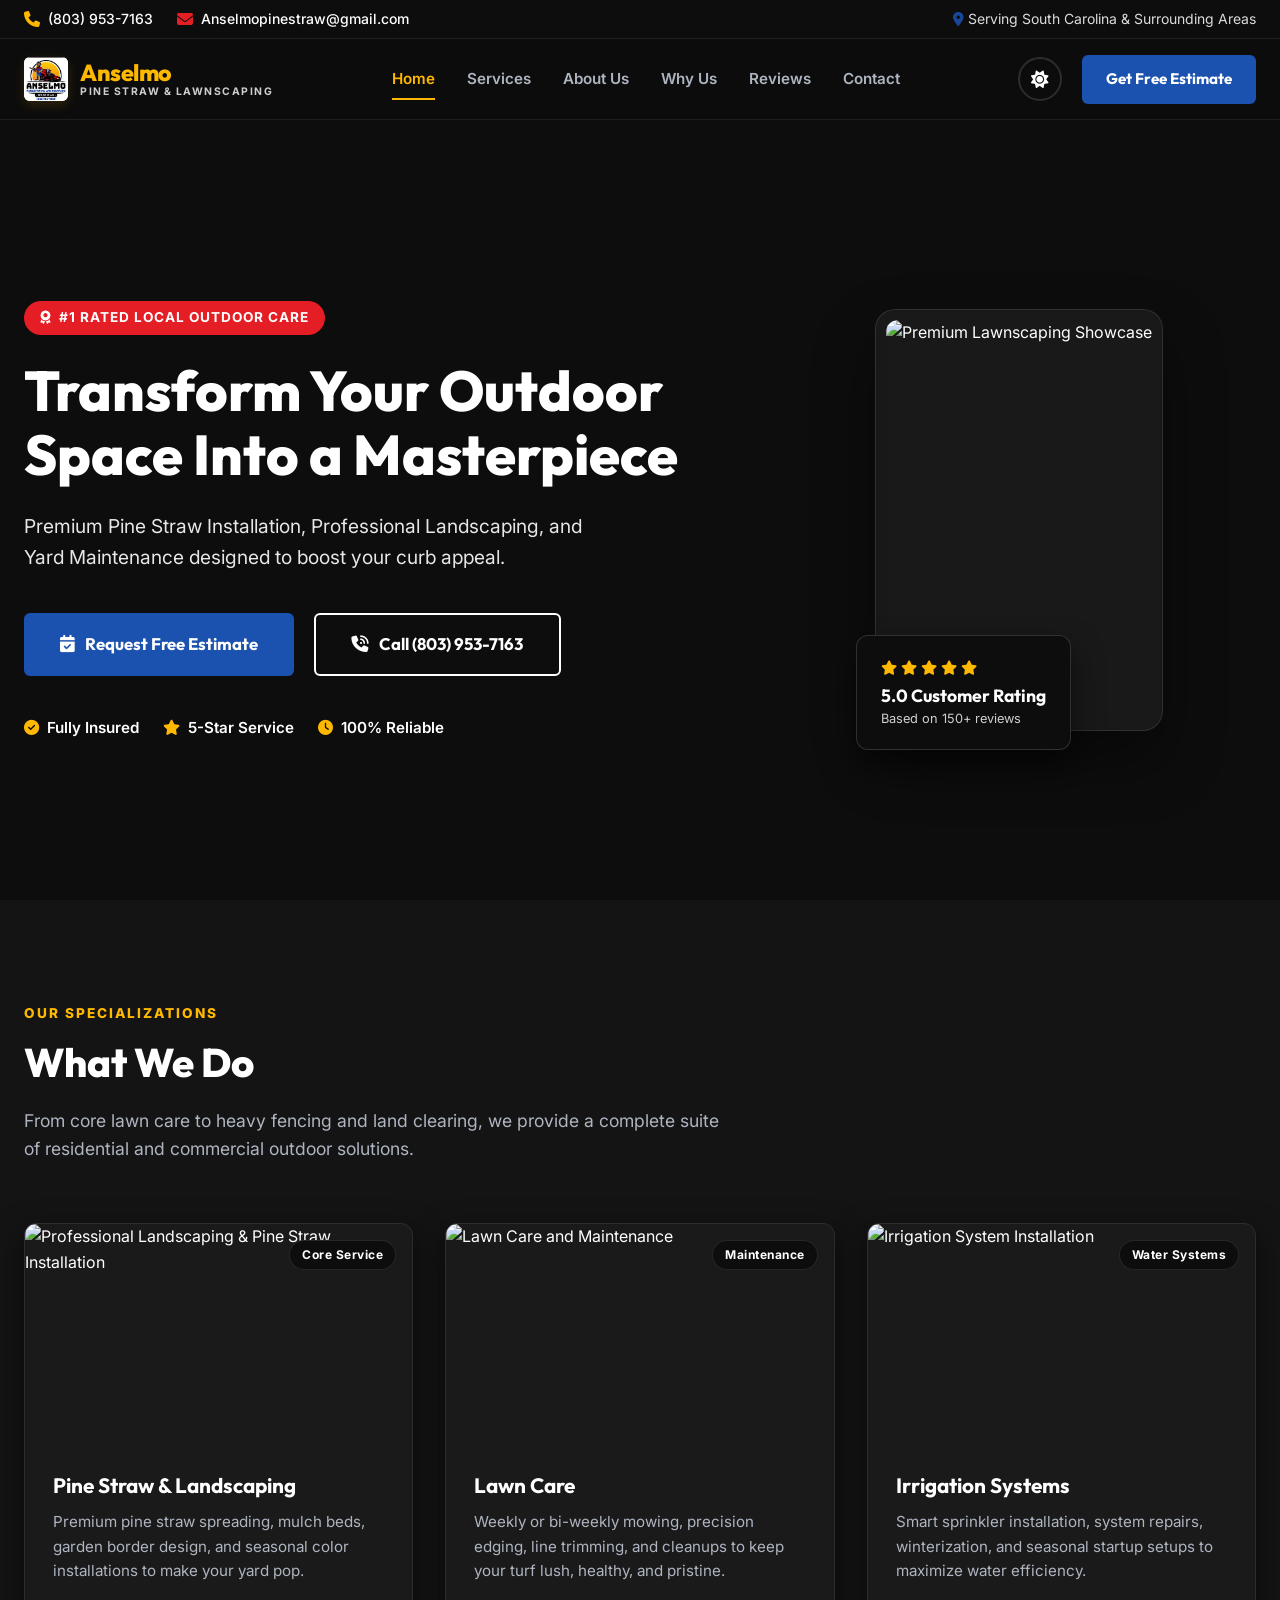
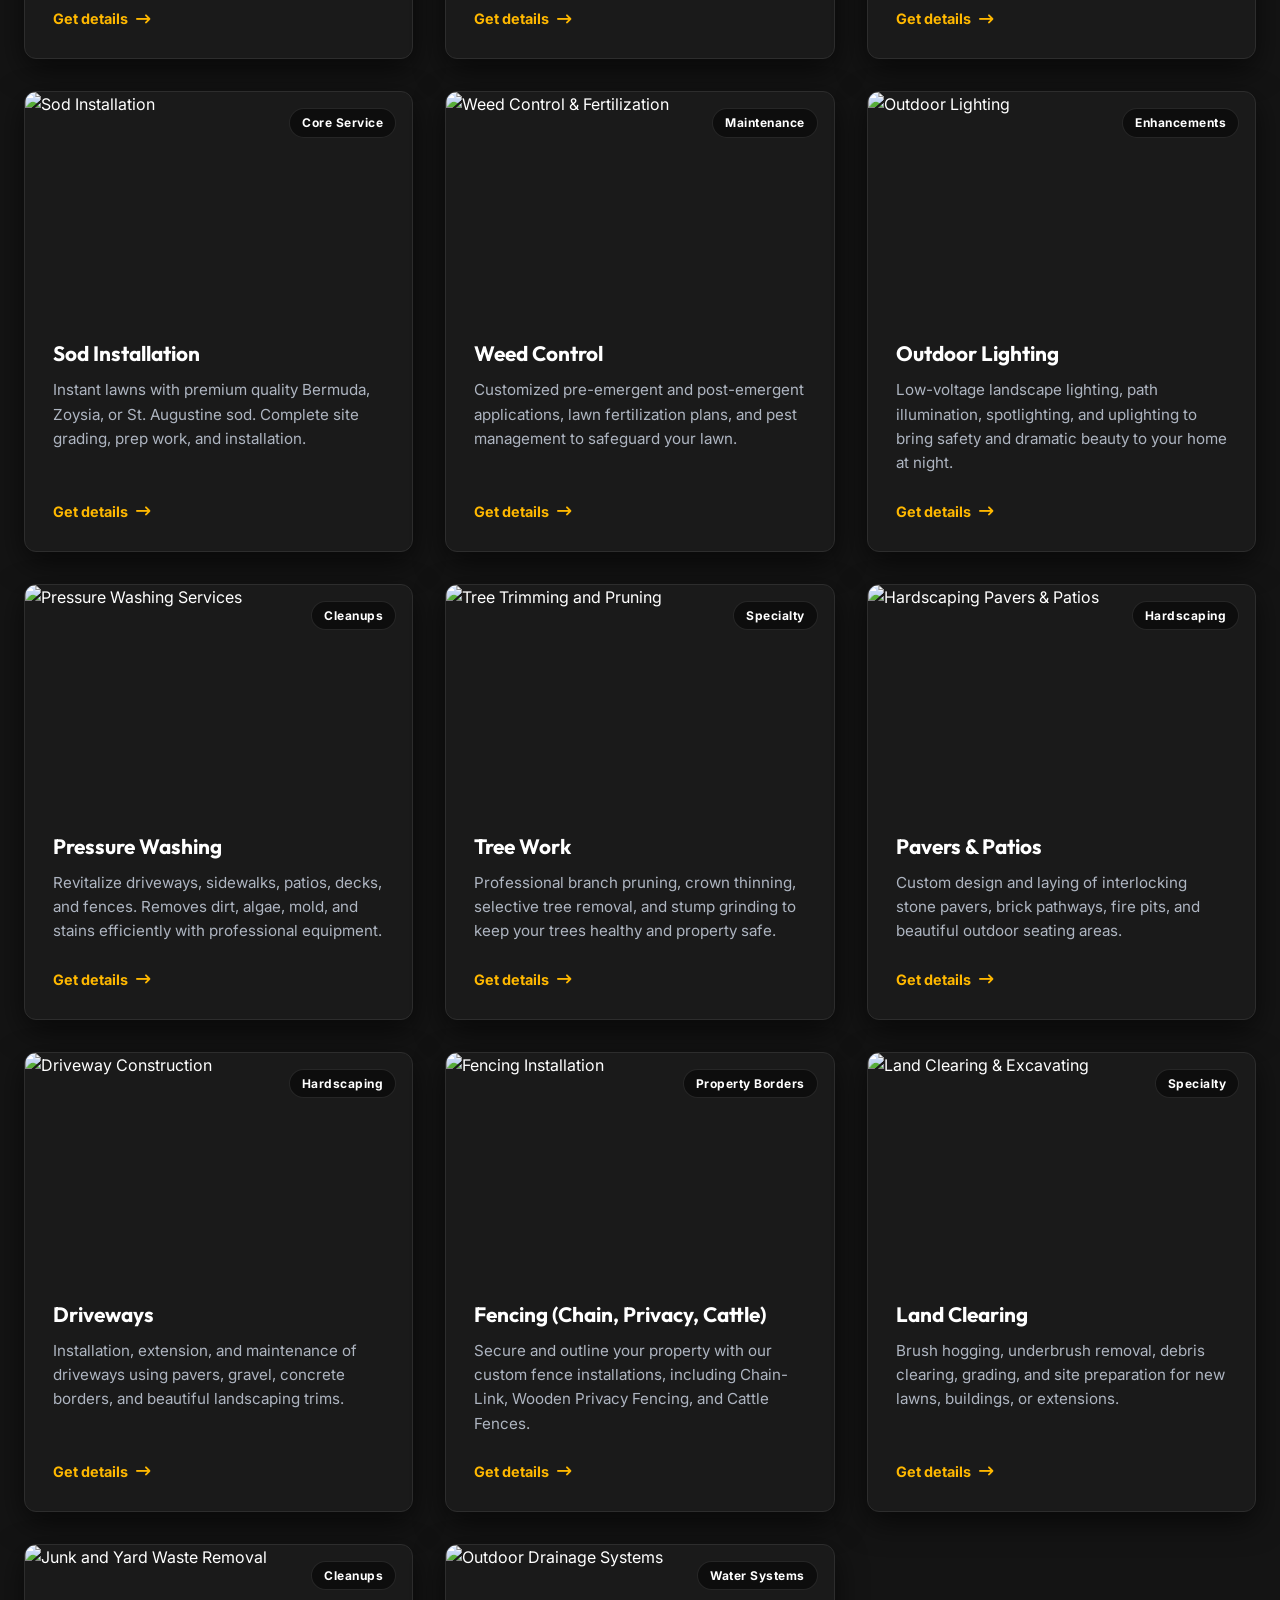
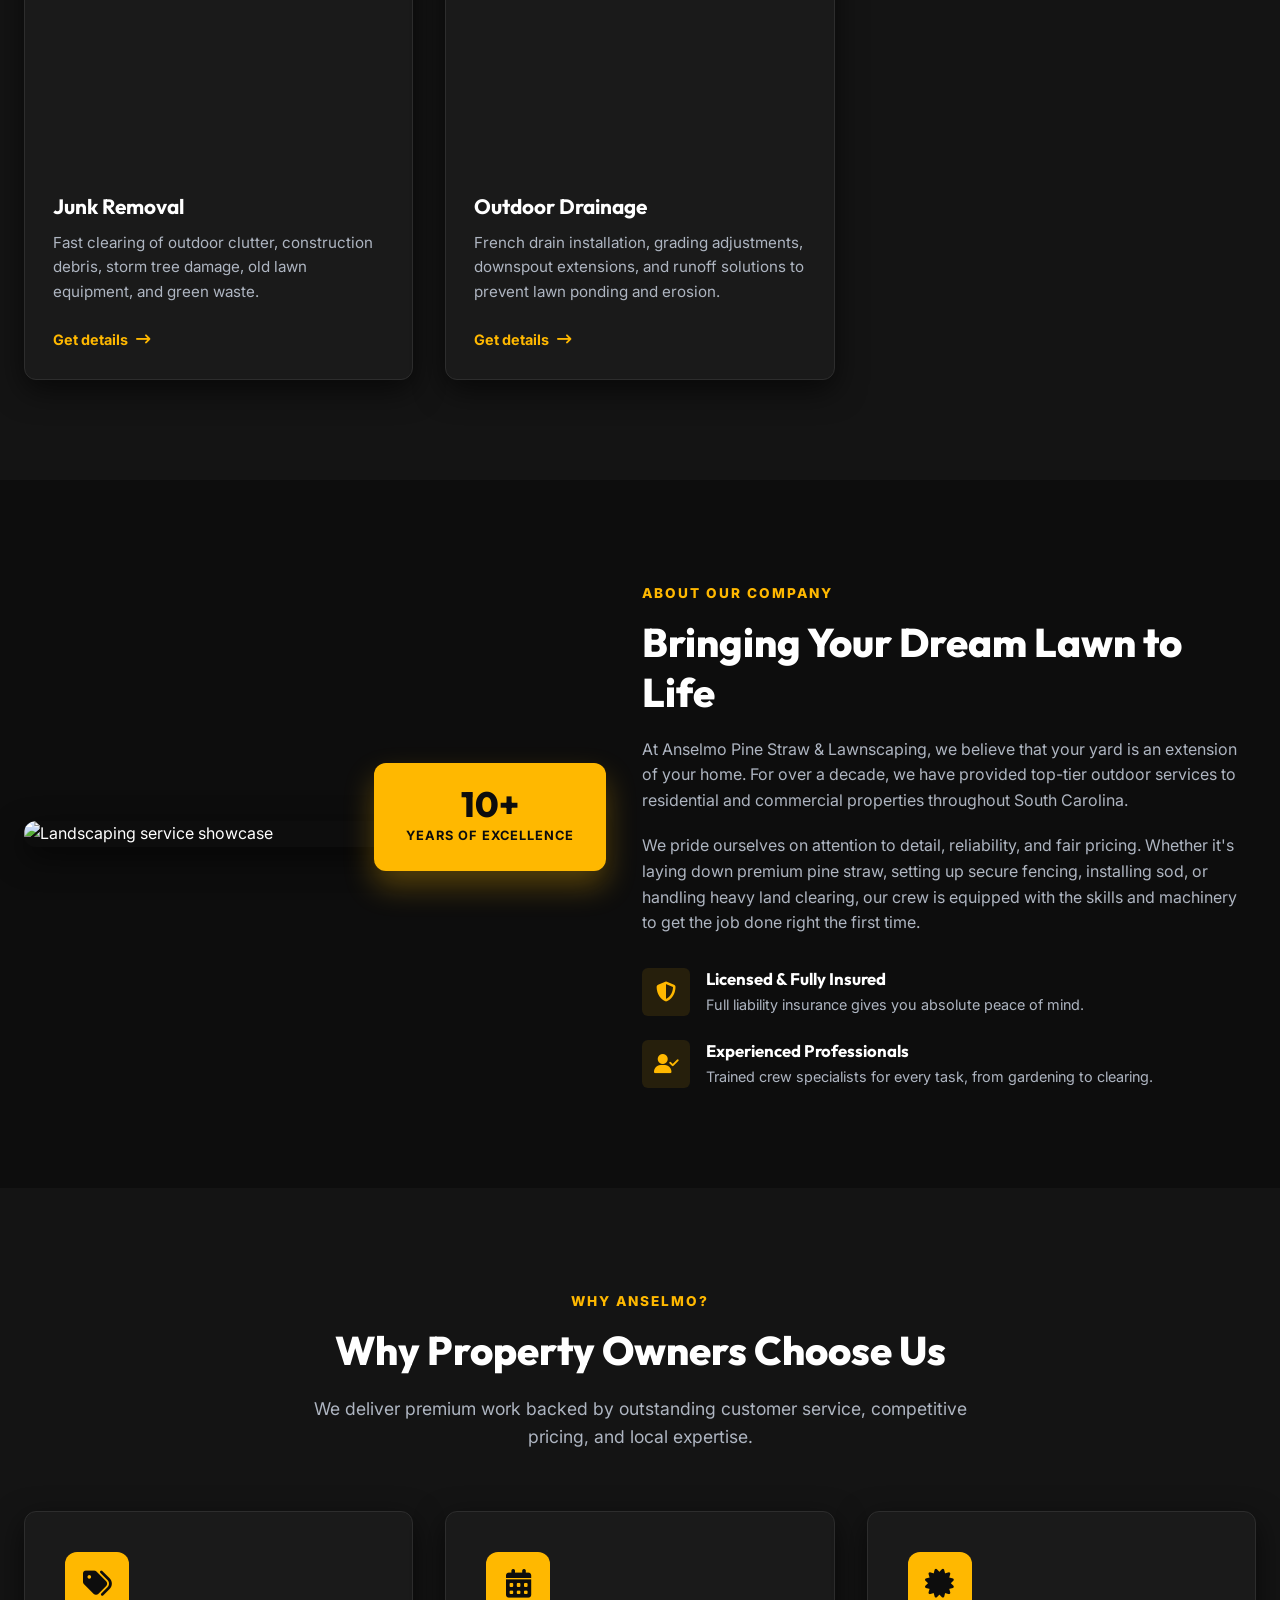
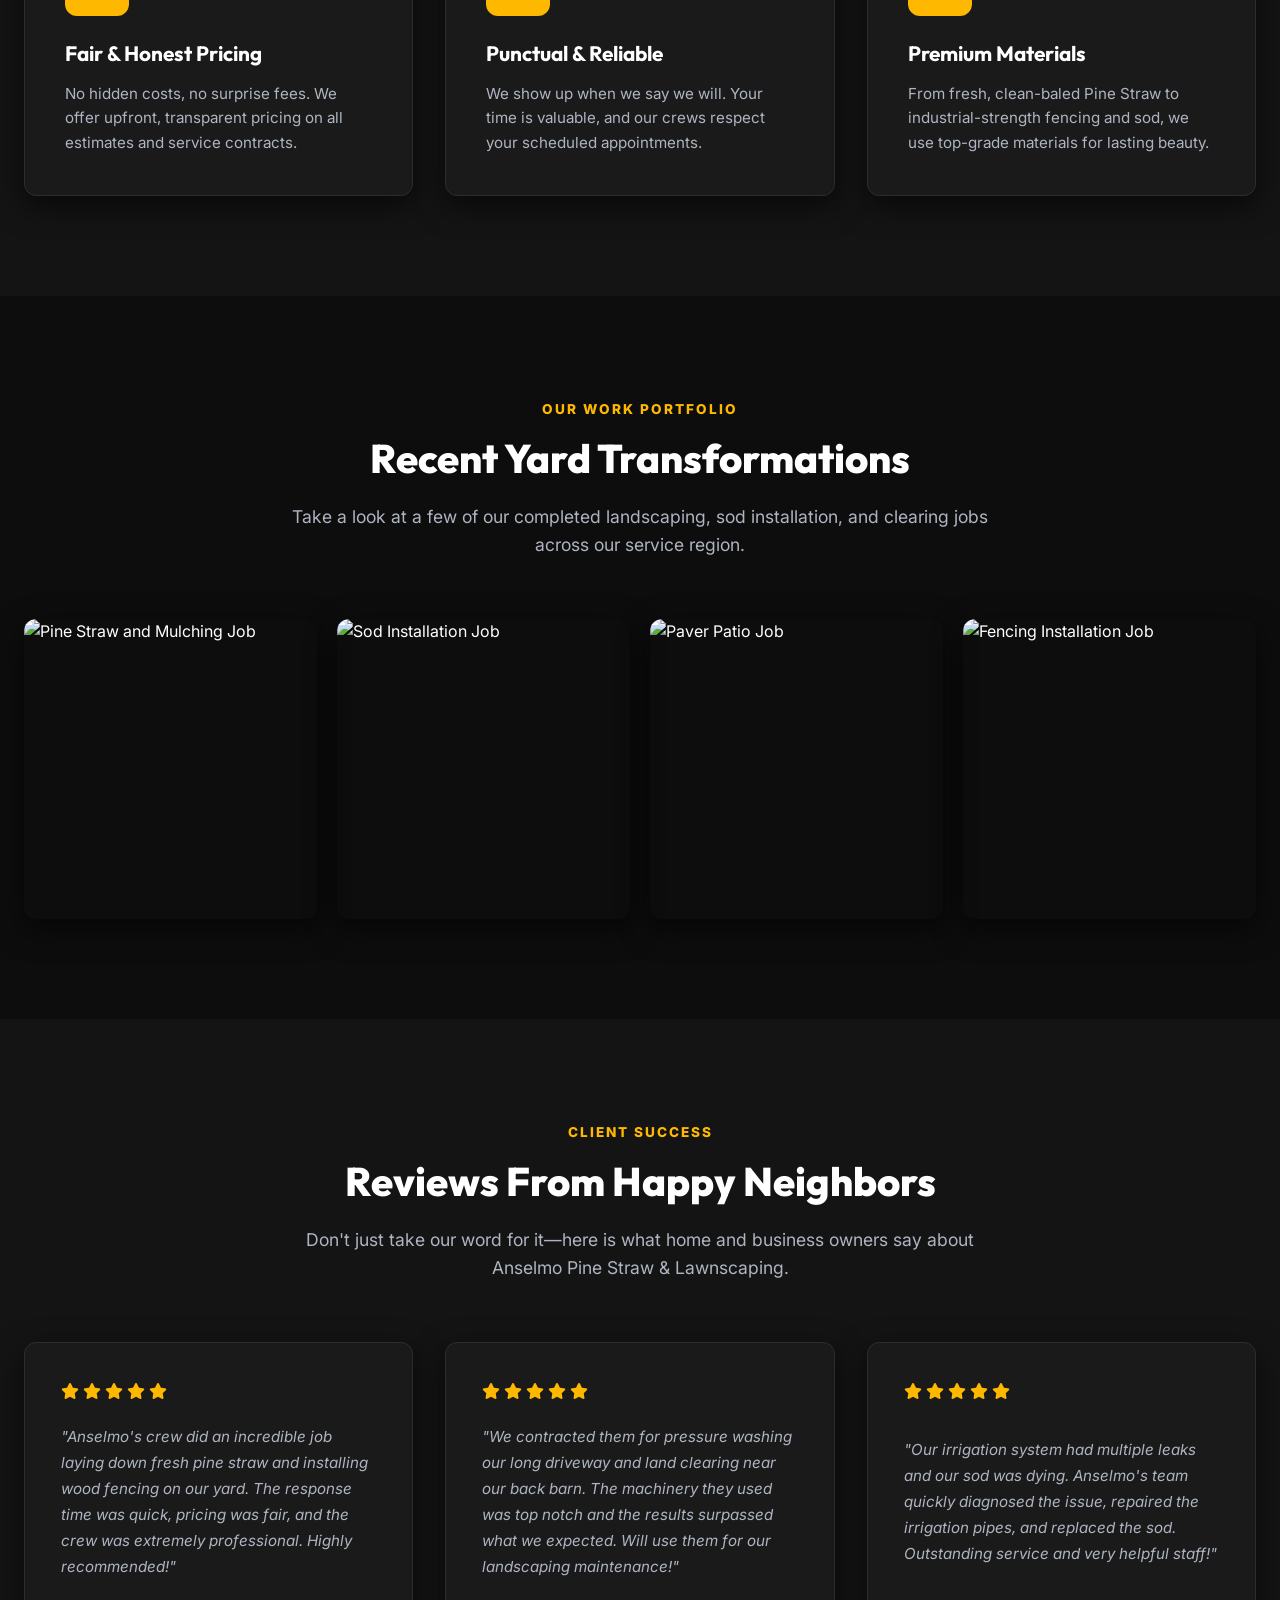
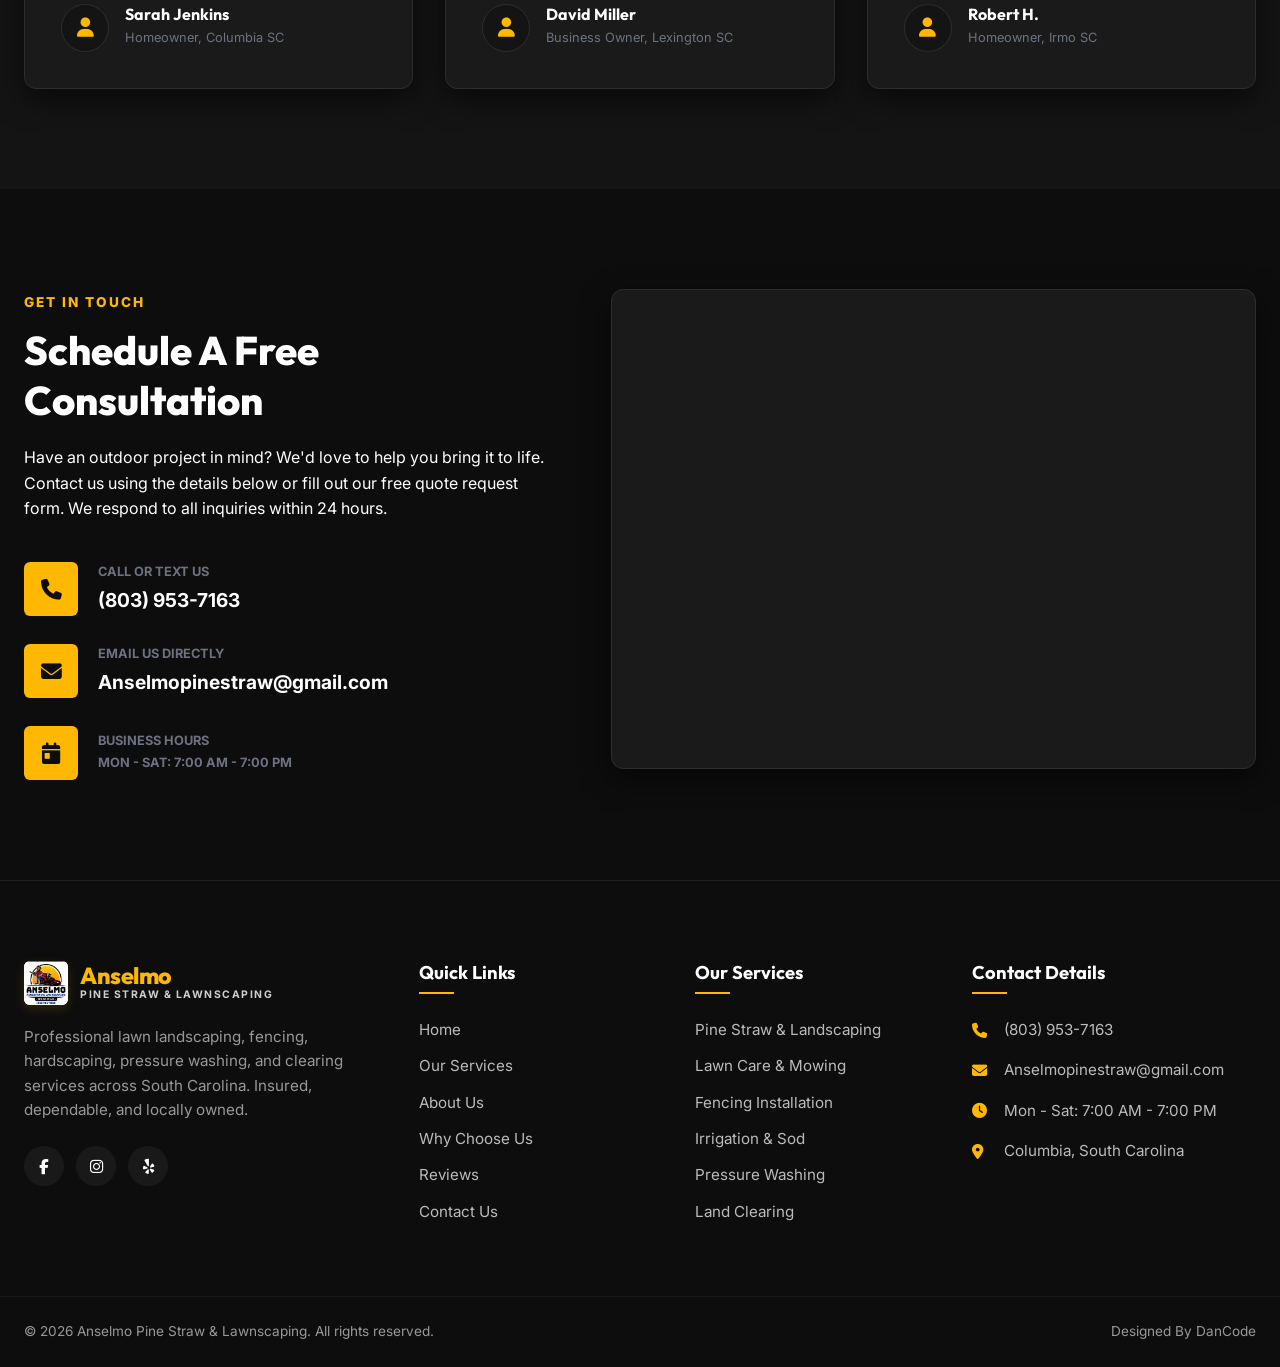
==== propuesta3/index.html @ 277c88d6 "Add three design proposals and main index Add a new root landing page (index.html) that presents thr" ====
<!DOCTYPE html>
<html lang="en" data-theme="dark">

<head>
    <meta charset="UTF-8">
    <meta name="viewport" content="width=device-width, initial-scale=1.0">
    <meta name="description"
        content="Anselmo Pine Straw & Lawnscaping offers professional landscaping, lawn care, sod installation, irrigation, fencing, pressure washing, and clearing services. Get a free quote today.">
    <title>Anselmo Pine Straw & Lawnscaping | Premium Yard Services</title>

    <!-- Google Fonts -->
    <link rel="preconnect" href="https://fonts.googleapis.com">
    <link rel="preconnect" href="https://fonts.gstatic.com" crossorigin>
    <link
        href="https://fonts.googleapis.com/css2?family=Inter:wght@300;400;500;600;700&family=Outfit:wght@400;500;600;700;800&display=swap"
        rel="stylesheet">

    <!-- FontAwesome for Icons -->
    <link rel="stylesheet" href="https://cdnjs.cloudflare.com/ajax/libs/font-awesome/6.4.0/css/all.min.css">

    <link rel="stylesheet" href="style.css">
</head>

<body>
    <!-- Top Contact Bar -->
    <div class="top-bar">
        <div class="container top-bar-content">
            <div class="contact-info-list">
                <a href="tel:8039537163" class="contact-item"><i class="fa-solid fa-phone phone-icon"></i> (803)
                    953-7163</a>
                <a href="mailto:Anselmopinestraw@gmail.com" class="contact-item"><i
                        class="fa-solid fa-envelope email-icon"></i> Anselmopinestraw@gmail.com</a>
            </div>
            <div class="top-bar-right">
                <span class="service-area"><i class="fa-solid fa-location-dot location-icon"></i> Serving South Carolina
                    & Surrounding Areas</span>
            </div>
        </div>
    </div>

    <!-- Navigation Header -->
    <header class="main-header">
        <div class="container header-container">
            <a href="#" class="logo">
                <div class="logo-img-wrapper">
                    <img src="img/logo.jpeg" alt="Anselmo Logo" class="logo-img">
                </div>
                <div class="logo-text">
                    <span class="logo-accent">Anselmo</span>
                    <span class="logo-sub">Pine Straw & Lawnscaping</span>
                </div>
            </a>

            <nav class="nav-menu" id="navMenu">
                <a href="#home" class="nav-link active">Home</a>
                <a href="#services" class="nav-link">Services</a>
                <a href="#about" class="nav-link">About Us</a>
                <a href="#why-choose-us" class="nav-link">Why Us</a>
                <a href="#testimonials" class="nav-link">Reviews</a>
                <a href="#contact" class="nav-link">Contact</a>
            </nav>

            <div class="header-actions">
                <!-- Theme Toggle Button -->
                <button class="theme-toggle" id="themeToggle" aria-label="Toggle light/dark theme">
                    <i class="fa-solid fa-moon moon-icon"></i>
                    <i class="fa-solid fa-sun sun-icon"></i>
                </button>

                <a href="#contact" class="btn btn-primary btn-nav">Get Free Estimate</a>

                <!-- Mobile Menu Button -->
                <button class="hamburger-menu" id="hamburgerMenu" aria-label="Toggle navigation menu">
                    <span class="bar"></span>
                    <span class="bar"></span>
                    <span class="bar"></span>
                </button>
            </div>
        </div>
    </header>

    <!-- Hero Section -->
    <section id="home" class="hero-section">
        <div class="hero-overlay"></div>
        <div class="container hero-container">
            <div class="hero-content">
                <span class="hero-badge"><i class="fa-solid fa-award"></i> #1 Rated Local Outdoor Care</span>
                <h1 class="hero-title">Transform Your Outdoor Space Into a Masterpiece</h1>
                <p class="hero-subtitle">Premium Pine Straw Installation, Professional Landscaping, and Yard Maintenance
                    designed to boost your curb appeal.</p>
                <div class="hero-ctas">
                    <a href="#contact" class="btn btn-primary btn-large"><i class="fa-solid fa-calendar-check"></i>
                        Request Free Estimate</a>
                    <a href="tel:8039537163" class="btn btn-outline btn-large"><i class="fa-solid fa-phone-volume"></i>
                        Call (803) 953-7163</a>
                </div>
                <div class="hero-trust-indicators">
                    <div class="indicator-item">
                        <i class="fa-solid fa-circle-check"></i> Fully Insured
                    </div>
                    <div class="indicator-item">
                        <i class="fa-solid fa-star"></i> 5-Star Service
                    </div>
                    <div class="indicator-item">
                        <i class="fa-solid fa-clock"></i> 100% Reliable
                    </div>
                </div>
            </div>

            <div class="hero-image-container">
                <div class="hero-main-image-wrapper">
                    <img src="https://images.unsplash.com/photo-1600585154340-be6161a56a0c?q=80&w=800&auto=format&fit=crop"
                        alt="Premium Lawnscaping Showcase" class="hero-showcase-img">
                    <div class="hero-satisfaction-card">
                        <div class="sat-stars">
                            <i class="fa-solid fa-star"></i>
                            <i class="fa-solid fa-star"></i>
                            <i class="fa-solid fa-star"></i>
                            <i class="fa-solid fa-star"></i>
                            <i class="fa-solid fa-star"></i>
                        </div>
                        <h4>5.0 Customer Rating</h4>
                        <p>Based on 150+ reviews</p>
                    </div>
                </div>
            </div>
        </div>
    </section>

    <!-- Services Section -->
    <section id="services" class="services-section">
        <div class="container">
            <div class="section-header">
                <span class="section-tagline">Our Specializations</span>
                <h2 class="section-title">What We Do</h2>
                <p class="section-desc">From core lawn care to heavy fencing and land clearing, we provide a complete
                    suite of residential and commercial outdoor solutions.</p>
            </div>

            <div class="services-grid">
                <!-- Service 1: Landscaping -->
                <div class="service-card">
                    <div class="service-img-wrapper">
                        <img src="https://images.unsplash.com/photo-1592417817098-8f3d6eb19675?q=80&w=600&auto=format&fit=crop"
                            alt="Professional Landscaping & Pine Straw Installation" class="service-img">
                        <span class="service-category">Core Service</span>
                    </div>
                    <div class="service-info">
                        <h3 class="service-title">Pine Straw & Landscaping</h3>
                        <p class="service-details">Premium pine straw spreading, mulch beds, garden border design, and
                            seasonal color installations to make your yard pop.</p>
                        <a href="#contact" class="service-link">Get details <i
                                class="fa-solid fa-arrow-right-long"></i></a>
                    </div>
                </div>

                <!-- Service 2: Lawn Care -->
                <div class="service-card">
                    <div class="service-img-wrapper">
                        <img src="https://images.unsplash.com/photo-1533460004989-cef01064af7e?q=80&w=600&auto=format&fit=crop"
                            alt="Lawn Care and Maintenance" class="service-img">
                        <span class="service-category">Maintenance</span>
                    </div>
                    <div class="service-info">
                        <h3 class="service-title">Lawn Care</h3>
                        <p class="service-details">Weekly or bi-weekly mowing, precision edging, line trimming, and
                            cleanups to keep your turf lush, healthy, and pristine.</p>
                        <a href="#contact" class="service-link">Get details <i
                                class="fa-solid fa-arrow-right-long"></i></a>
                    </div>
                </div>

                <!-- Service 3: Irrigation -->
                <div class="service-card">
                    <div class="service-img-wrapper">
                        <img src="https://images.unsplash.com/photo-1563201374-124b89f55e09?q=80&w=600&auto=format&fit=crop"
                            alt="Irrigation System Installation" class="service-img">
                        <span class="service-category">Water Systems</span>
                    </div>
                    <div class="service-info">
                        <h3 class="service-title">Irrigation Systems</h3>
                        <p class="service-details">Smart sprinkler installation, system repairs, winterization, and
                            seasonal startup setups to maximize water efficiency.</p>
                        <a href="#contact" class="service-link">Get details <i
                                class="fa-solid fa-arrow-right-long"></i></a>
                    </div>
                </div>

                <!-- Service 4: Sod Installation -->
                <div class="service-card">
                    <div class="service-img-wrapper">
                        <img src="https://images.unsplash.com/photo-1598902108854-10e335adac99?q=80&w=600&auto=format&fit=crop"
                            alt="Sod Installation" class="service-img">
                        <span class="service-category">Core Service</span>
                    </div>
                    <div class="service-info">
                        <h3 class="service-title">Sod Installation</h3>
                        <p class="service-details">Instant lawns with premium quality Bermuda, Zoysia, or St. Augustine
                            sod. Complete site grading, prep work, and installation.</p>
                        <a href="#contact" class="service-link">Get details <i
                                class="fa-solid fa-arrow-right-long"></i></a>
                    </div>
                </div>

                <!-- Service 5: Weed Control -->
                <div class="service-card">
                    <div class="service-img-wrapper">
                        <img src="https://images.unsplash.com/photo-1599599810769-bcde5a160d32?q=80&w=600&auto=format&fit=crop"
                            alt="Weed Control & Fertilization" class="service-img">
                        <span class="service-category">Maintenance</span>
                    </div>
                    <div class="service-info">
                        <h3 class="service-title">Weed Control</h3>
                        <p class="service-details">Customized pre-emergent and post-emergent applications, lawn
                            fertilization plans, and pest management to safeguard your lawn.</p>
                        <a href="#contact" class="service-link">Get details <i
                                class="fa-solid fa-arrow-right-long"></i></a>
                    </div>
                </div>

                <!-- Service 6: Outdoor Lighting -->
                <div class="service-card">
                    <div class="service-img-wrapper">
                        <img src="https://images.unsplash.com/photo-1565538810844-1e1194116c07?q=80&w=600&auto=format&fit=crop"
                            alt="Outdoor Lighting" class="service-img">
                        <span class="service-category">Enhancements</span>
                    </div>
                    <div class="service-info">
                        <h3 class="service-title">Outdoor Lighting</h3>
                        <p class="service-details">Low-voltage landscape lighting, path illumination, spotlighting, and
                            uplighting to bring safety and dramatic beauty to your home at night.</p>
                        <a href="#contact" class="service-link">Get details <i
                                class="fa-solid fa-arrow-right-long"></i></a>
                    </div>
                </div>

                <!-- Service 7: Pressure Washing -->
                <div class="service-card">
                    <div class="service-img-wrapper">
                        <img src="https://images.unsplash.com/photo-1619642751034-765dfdf7c58e?q=80&w=600&auto=format&fit=crop"
                            alt="Pressure Washing Services" class="service-img">
                        <span class="service-category">Cleanups</span>
                    </div>
                    <div class="service-info">
                        <h3 class="service-title">Pressure Washing</h3>
                        <p class="service-details">Revitalize driveways, sidewalks, patios, decks, and fences. Removes
                            dirt, algae, mold, and stains efficiently with professional equipment.</p>
                        <a href="#contact" class="service-link">Get details <i
                                class="fa-solid fa-arrow-right-long"></i></a>
                    </div>
                </div>

                <!-- Service 8: Tree Work -->
                <div class="service-card">
                    <div class="service-img-wrapper">
                        <img src="https://images.unsplash.com/photo-1600585154340-be6161a56a0c?q=80&w=600&auto=format&fit=crop"
                            alt="Tree Trimming and Pruning" class="service-img">
                        <span class="service-category">Specialty</span>
                    </div>
                    <div class="service-info">
                        <h3 class="service-title">Tree Work</h3>
                        <p class="service-details">Professional branch pruning, crown thinning, selective tree removal,
                            and stump grinding to keep your trees healthy and property safe.</p>
                        <a href="#contact" class="service-link">Get details <i
                                class="fa-solid fa-arrow-right-long"></i></a>
                    </div>
                </div>

                <!-- Service 9: Pavers -->
                <div class="service-card">
                    <div class="service-img-wrapper">
                        <img src="https://images.unsplash.com/photo-1584622650111-993a426fbf0a?q=80&w=600&auto=format&fit=crop"
                            alt="Hardscaping Pavers & Patios" class="service-img">
                        <span class="service-category">Hardscaping</span>
                    </div>
                    <div class="service-info">
                        <h3 class="service-title">Pavers & Patios</h3>
                        <p class="service-details">Custom design and laying of interlocking stone pavers, brick
                            pathways, fire pits, and beautiful outdoor seating areas.</p>
                        <a href="#contact" class="service-link">Get details <i
                                class="fa-solid fa-arrow-right-long"></i></a>
                    </div>
                </div>

                <!-- Service 10: Driveways -->
                <div class="service-card">
                    <div class="service-img-wrapper">
                        <img src="https://images.unsplash.com/photo-1590381105924-c72589b9ef3f?q=80&w=600&auto=format&fit=crop"
                            alt="Driveway Construction" class="service-img">
                        <span class="service-category">Hardscaping</span>
                    </div>
                    <div class="service-info">
                        <h3 class="service-title">Driveways</h3>
                        <p class="service-details">Installation, extension, and maintenance of driveways using pavers,
                            gravel, concrete borders, and beautiful landscaping trims.</p>
                        <a href="#contact" class="service-link">Get details <i
                                class="fa-solid fa-arrow-right-long"></i></a>
                    </div>
                </div>

                <!-- Service 11: Fencing -->
                <div class="service-card">
                    <div class="service-img-wrapper">
                        <img src="https://images.unsplash.com/photo-1500937386664-56d1dfef3854?q=80&w=600&auto=format&fit=crop"
                            alt="Fencing Installation" class="service-img">
                        <span class="service-category">Property Borders</span>
                    </div>
                    <div class="service-info">
                        <h3 class="service-title">Fencing (Chain, Privacy, Cattle)</h3>
                        <p class="service-details">Secure and outline your property with our custom fence installations,
                            including Chain-Link, Wooden Privacy Fencing, and Cattle Fences.</p>
                        <a href="#contact" class="service-link">Get details <i
                                class="fa-solid fa-arrow-right-long"></i></a>
                    </div>
                </div>

                <!-- Service 12: Land Clearing -->
                <div class="service-card">
                    <div class="service-img-wrapper">
                        <img src="https://images.unsplash.com/photo-1541888946425-d81bb19240f5?q=80&w=600&auto=format&fit=crop"
                            alt="Land Clearing & Excavating" class="service-img">
                        <span class="service-category">Specialty</span>
                    </div>
                    <div class="service-info">
                        <h3 class="service-title">Land Clearing</h3>
                        <p class="service-details">Brush hogging, underbrush removal, debris clearing, grading, and site
                            preparation for new lawns, buildings, or extensions.</p>
                        <a href="#contact" class="service-link">Get details <i
                                class="fa-solid fa-arrow-right-long"></i></a>
                    </div>
                </div>

                <!-- Service 13: Junk Removal -->
                <div class="service-card">
                    <div class="service-img-wrapper">
                        <img src="https://images.unsplash.com/photo-1611288875054-e7500abd8939?q=80&w=600&auto=format&fit=crop"
                            alt="Junk and Yard Waste Removal" class="service-img">
                        <span class="service-category">Cleanups</span>
                    </div>
                    <div class="service-info">
                        <h3 class="service-title">Junk Removal</h3>
                        <p class="service-details">Fast clearing of outdoor clutter, construction debris, storm tree
                            damage, old lawn equipment, and green waste.</p>
                        <a href="#contact" class="service-link">Get details <i
                                class="fa-solid fa-arrow-right-long"></i></a>
                    </div>
                </div>

                <!-- Service 14: Outdoor Drainage -->
                <div class="service-card">
                    <div class="service-img-wrapper">
                        <img src="https://images.unsplash.com/photo-1508873696983-2df519f0397e?q=80&w=600&auto=format&fit=crop"
                            alt="Outdoor Drainage Systems" class="service-img">
                        <span class="service-category">Water Systems</span>
                    </div>
                    <div class="service-info">
                        <h3 class="service-title">Outdoor Drainage</h3>
                        <p class="service-details">French drain installation, grading adjustments, downspout extensions,
                            and runoff solutions to prevent lawn ponding and erosion.</p>
                        <a href="#contact" class="service-link">Get details <i
                                class="fa-solid fa-arrow-right-long"></i></a>
                    </div>
                </div>
            </div>
        </div>
    </section>

    <!-- About Section -->
    <section id="about" class="about-section">
        <div class="container about-container">
            <div class="about-img-box">
                <div class="experience-badge">
                    <span class="exp-num">10+</span>
                    <span class="exp-text">Years of Excellence</span>
                </div>
                <img src="https://images.unsplash.com/photo-1598902108854-10e335adac99?q=80&w=800&auto=format&fit=crop"
                    alt="Landscaping service showcase" class="about-image">
            </div>

            <div class="about-text-content">
                <span class="section-tagline">About Our Company</span>
                <h2 class="section-title">Bringing Your Dream Lawn to Life</h2>
                <p>At Anselmo Pine Straw & Lawnscaping, we believe that your yard is an extension of your home. For over
                    a decade, we have provided top-tier outdoor services to residential and commercial properties
                    throughout South Carolina.</p>
                <p>We pride ourselves on attention to detail, reliability, and fair pricing. Whether it's laying down
                    premium pine straw, setting up secure fencing, installing sod, or handling heavy land clearing, our
                    crew is equipped with the skills and machinery to get the job done right the first time.</p>

                <div class="about-bullets">
                    <div class="bullet-item">
                        <div class="bullet-icon-box"><i class="fa-solid fa-shield-halved"></i></div>
                        <div>
                            <h4>Licensed & Fully Insured</h4>
                            <p>Full liability insurance gives you absolute peace of mind.</p>
                        </div>
                    </div>
                    <div class="bullet-item">
                        <div class="bullet-icon-box"><i class="fa-solid fa-user-check"></i></div>
                        <div>
                            <h4>Experienced Professionals</h4>
                            <p>Trained crew specialists for every task, from gardening to clearing.</p>
                        </div>
                    </div>
                </div>
            </div>
        </div>
    </section>

    <!-- Why Choose Us Section -->
    <section id="why-choose-us" class="why-section">
        <div class="container">
            <div class="section-header text-center">
                <span class="section-tagline">Why Anselmo?</span>
                <h2 class="section-title">Why Property Owners Choose Us</h2>
                <p class="section-desc">We deliver premium work backed by outstanding customer service, competitive
                    pricing, and local expertise.</p>
            </div>

            <div class="why-grid">
                <div class="why-card">
                    <div class="why-icon"><i class="fa-solid fa-tags"></i></div>
                    <h3>Fair & Honest Pricing</h3>
                    <p>No hidden costs, no surprise fees. We offer upfront, transparent pricing on all estimates and
                        service contracts.</p>
                </div>
                <div class="why-card">
                    <div class="why-icon"><i class="fa-solid fa-calendar-days"></i></div>
                    <h3>Punctual & Reliable</h3>
                    <p>We show up when we say we will. Your time is valuable, and our crews respect your scheduled
                        appointments.</p>
                </div>
                <div class="why-card">
                    <div class="why-icon"><i class="fa-solid fa-certificate"></i></div>
                    <h3>Premium Materials</h3>
                    <p>From fresh, clean-baled Pine Straw to industrial-strength fencing and sod, we use top-grade
                        materials for lasting beauty.</p>
                </div>
            </div>
        </div>
    </section>

    <!-- Project Gallery Showcase -->
    <section class="gallery-section">
        <div class="container">
            <div class="section-header text-center">
                <span class="section-tagline">Our Work Portfolio</span>
                <h2 class="section-title">Recent Yard Transformations</h2>
                <p class="section-desc">Take a look at a few of our completed landscaping, sod installation, and
                    clearing jobs across our service region.</p>
            </div>

            <div class="gallery-grid">
                <div class="gallery-item">
                    <img src="https://images.unsplash.com/photo-1592417817098-8f3d6eb19675?q=80&w=500&auto=format&fit=crop"
                        alt="Pine Straw and Mulching Job">
                    <div class="gallery-overlay">
                        <h4>Pine Straw Bed Installation</h4>
                        <span>Landscaping</span>
                    </div>
                </div>
                <div class="gallery-item">
                    <img src="https://images.unsplash.com/photo-1598902108854-10e335adac99?q=80&w=500&auto=format&fit=crop"
                        alt="Sod Installation Job">
                    <div class="gallery-overlay">
                        <h4>Premium Bermuda Sod Laying</h4>
                        <span>Sod Installation</span>
                    </div>
                </div>
                <div class="gallery-item">
                    <img src="https://images.unsplash.com/photo-1584622650111-993a426fbf0a?q=80&w=500&auto=format&fit=crop"
                        alt="Paver Patio Job">
                    <div class="gallery-overlay">
                        <h4>Interlocking Patio Pavers</h4>
                        <span>Hardscaping</span>
                    </div>
                </div>
                <div class="gallery-item">
                    <img src="https://images.unsplash.com/photo-1500937386664-56d1dfef3854?q=80&w=500&auto=format&fit=crop"
                        alt="Fencing Installation Job">
                    <div class="gallery-overlay">
                        <h4>Wood Privacy Fencing</h4>
                        <span>Fencing</span>
                    </div>
                </div>
            </div>
        </div>
    </section>

    <!-- Testimonials Section -->
    <section id="testimonials" class="testimonials-section">
        <div class="container">
            <div class="section-header text-center">
                <span class="section-tagline">Client Success</span>
                <h2 class="section-title">Reviews From Happy Neighbors</h2>
                <p class="section-desc">Don't just take our word for it—here is what home and business owners say about
                    Anselmo Pine Straw & Lawnscaping.</p>
            </div>

            <div class="testimonials-grid">
                <div class="testimonial-card">
                    <div class="rating-stars">
                        <i class="fa-solid fa-star"></i>
                        <i class="fa-solid fa-star"></i>
                        <i class="fa-solid fa-star"></i>
                        <i class="fa-solid fa-star"></i>
                        <i class="fa-solid fa-star"></i>
                    </div>
                    <p class="testimonial-text">"Anselmo's crew did an incredible job laying down fresh pine straw and
                        installing wood fencing on our yard. The response time was quick, pricing was fair, and the crew
                        was extremely professional. Highly recommended!"</p>
                    <div class="testimonial-user">
                        <div class="user-avatar"><i class="fa-solid fa-user"></i></div>
                        <div>
                            <h4 class="user-name">Sarah Jenkins</h4>
                            <span class="user-role">Homeowner, Columbia SC</span>
                        </div>
                    </div>
                </div>

                <div class="testimonial-card">
                    <div class="rating-stars">
                        <i class="fa-solid fa-star"></i>
                        <i class="fa-solid fa-star"></i>
                        <i class="fa-solid fa-star"></i>
                        <i class="fa-solid fa-star"></i>
                        <i class="fa-solid fa-star"></i>
                    </div>
                    <p class="testimonial-text">"We contracted them for pressure washing our long driveway and land
                        clearing near our back barn. The machinery they used was top notch and the results surpassed
                        what we expected. Will use them for our landscaping maintenance!"</p>
                    <div class="testimonial-user">
                        <div class="user-avatar"><i class="fa-solid fa-user"></i></div>
                        <div>
                            <h4 class="user-name">David Miller</h4>
                            <span class="user-role">Business Owner, Lexington SC</span>
                        </div>
                    </div>
                </div>

                <div class="testimonial-card">
                    <div class="rating-stars">
                        <i class="fa-solid fa-star"></i>
                        <i class="fa-solid fa-star"></i>
                        <i class="fa-solid fa-star"></i>
                        <i class="fa-solid fa-star"></i>
                        <i class="fa-solid fa-star"></i>
                    </div>
                    <p class="testimonial-text">"Our irrigation system had multiple leaks and our sod was dying.
                        Anselmo's team quickly diagnosed the issue, repaired the irrigation pipes, and replaced the sod.
                        Outstanding service and very helpful staff!"</p>
                    <div class="testimonial-user">
                        <div class="user-avatar"><i class="fa-solid fa-user"></i></div>
                        <div>
                            <h4 class="user-name">Robert H.</h4>
                            <span class="user-role">Homeowner, Irmo SC</span>
                        </div>
                    </div>
                </div>
            </div>
        </div>
    </section>

    <!-- Contact Section -->
    <section id="contact" class="contact-section">
        <div class="container contact-container">
            <div class="contact-text-box">
                <span class="section-tagline">Get In Touch</span>
                <h2 class="section-title">Schedule A Free Consultation</h2>
                <p>Have an outdoor project in mind? We'd love to help you bring it to life. Contact us using the details
                    below or fill out our free quote request form. We respond to all inquiries within 24 hours.</p>

                <div class="contact-methods">
                    <div class="method-item">
                        <div class="method-icon"><i class="fa-solid fa-phone"></i></div>
                        <div>
                            <span>Call or Text Us</span>
                            <a href="tel:8039537163" class="method-val">(803) 953-7163</a>
                        </div>
                    </div>

                    <div class="method-item">
                        <div class="method-icon"><i class="fa-solid fa-envelope"></i></div>
                        <div>
                            <span>Email Us Directly</span>
                            <a href="mailto:Anselmopinestraw@gmail.com"
                                class="method-val">Anselmopinestraw@gmail.com</a>
                        </div>
                    </div>

                    <div class="method-item">
                        <div class="method-icon"><i class="fa-solid fa-calendar-day"></i></div>
                        <div>
                            <span>Business Hours</span>
                            <span class="method-val">Mon - Sat: 7:00 AM - 7:00 PM</span>
                        </div>
                    </div>
                </div>
            </div>

            <div class="contact-map-box">
                <iframe
                    src="https://www.google.com/maps/embed?pb=!1m18!1m12!1m3!1d105844.75704149021!2d-81.11893321557008!3d33.998246473187425!2m3!1f0!2f0!3f0!3m2!1i1024!2i768!4f13.1!3m3!1m2!1s0x88f8a78371078e39%3A0x4b77d6438dc2362b!2sColumbia%2C%20SC!5e0!3m2!1sen!2sus!4v1700000000000!5m2!1sen!2sus"
                    width="100%" height="100%" style="border:0;" allowfullscreen="" loading="lazy"
                    referrerpolicy="no-referrer-when-downgrade" title="Anselmo Pine Straw Service Area Map"></iframe>
            </div>
        </div>
    </section>

    <!-- Footer -->
    <footer class="main-footer">
        <div class="container footer-grid">
            <div class="footer-brand">
                <a href="#" class="logo">
                    <div class="logo-img-wrapper">
                        <img src="img/logo.jpeg" alt="Anselmo Logo" class="logo-img">
                    </div>
                    <div class="logo-text">
                        <span class="logo-accent">Anselmo</span>
                        <span class="logo-sub">Pine Straw & Lawnscaping</span>
                    </div>
                </a>
                <p class="footer-desc">Professional lawn landscaping, fencing, hardscaping, pressure washing, and
                    clearing services across South Carolina. Insured, dependable, and locally owned.</p>
                <div class="footer-socials">
                    <a href="#" aria-label="Facebook"><i class="fa-brands fa-facebook-f"></i></a>
                    <a href="#" aria-label="Instagram"><i class="fa-brands fa-instagram"></i></a>
                    <a href="#" aria-label="Yelp"><i class="fa-brands fa-yelp"></i></a>
                </div>
            </div>

            <div class="footer-links">
                <h4>Quick Links</h4>
                <ul>
                    <li><a href="#home">Home</a></li>
                    <li><a href="#services">Our Services</a></li>
                    <li><a href="#about">About Us</a></li>
                    <li><a href="#why-choose-us">Why Choose Us</a></li>
                    <li><a href="#testimonials">Reviews</a></li>
                    <li><a href="#contact">Contact Us</a></li>
                </ul>
            </div>

            <div class="footer-services">
                <h4>Our Services</h4>
                <ul>
                    <li><a href="#services">Pine Straw & Landscaping</a></li>
                    <li><a href="#services">Lawn Care & Mowing</a></li>
                    <li><a href="#services">Fencing Installation</a></li>
                    <li><a href="#services">Irrigation & Sod</a></li>
                    <li><a href="#services">Pressure Washing</a></li>
                    <li><a href="#services">Land Clearing</a></li>
                </ul>
            </div>

            <div class="footer-contact">
                <h4>Contact Details</h4>
                <p><i class="fa-solid fa-phone"></i> <a href="tel:8039537163">(803) 953-7163</a></p>
                <p><i class="fa-solid fa-envelope"></i> <a
                        href="mailto:Anselmopinestraw@gmail.com">Anselmopinestraw@gmail.com</a></p>
                <p><i class="fa-solid fa-clock"></i> Mon - Sat: 7:00 AM - 7:00 PM</p>
                <p><i class="fa-solid fa-location-dot"></i> Columbia, South Carolina</p>
            </div>
        </div>

        <div class="footer-bottom">
            <div class="container bottom-content">
                <p>&copy; 2026 Anselmo Pine Straw & Lawnscaping. All rights reserved.</p>
                <p>Designed By <a href="https://github.com/DanCode98">DanCode</a></p>
            </div>
        </div>
    </footer>

    <script src="script.js"></script>
</body>

</html>
---- propuesta3/style.css ----
/* Anselmo Pine Straw & Lawnscaping - Custom Stylesheet */

/* CSS Reset & Setup */
:root {
    /* Brand Colors */
    --primary: #1B52B0;      /* Blue */
    --primary-hover: #153E87;
    --accent-gold: #FFB800;  /* Yellow/Gold */
    --accent-gold-hover: #E0A200;
    --accent-red: #E51D24;   /* Red */
    --accent-red-hover: #C5151B;
    
    /* Common Properties */
    --radius-sm: 6px;
    --radius-md: 12px;
    --radius-lg: 20px;
    --radius-xl: 30px;
    --radius-round: 50%;
    --transition: all 0.3s cubic-bezier(0.4, 0, 0.2, 1);
    --font-heading: 'Outfit', sans-serif;
    --font-body: 'Inter', sans-serif;
}

/* Light / Dark Variables */
html[data-theme="light"] {
    --bg-primary: #FFFFFF;
    --bg-secondary: #F6F8FC;
    --bg-card: #FFFFFF;
    --bg-card-hover: #F1F4F9;
    --text-primary: #0D0D0D;
    --text-secondary: #555E6E;
    --text-muted: #8E9BAE;
    --border-color: #E2E8F0;
    --shadow: 0 10px 30px rgba(27, 82, 176, 0.06);
    --shadow-hover: 0 20px 40px rgba(27, 82, 176, 0.12);
    --glass-bg: rgba(255, 255, 255, 0.85);
    --glass-border: rgba(27, 82, 176, 0.08);
}

html[data-theme="dark"] {
    --bg-primary: #0D0D0D;
    --bg-secondary: #141414;
    --bg-card: #1A1A1A;
    --bg-card-hover: #222222;
    --text-primary: #FFFFFF;
    --text-secondary: #AEB5C1;
    --text-muted: #6B7280;
    --border-color: #2D2D2D;
    --shadow: 0 10px 30px rgba(0, 0, 0, 0.6);
    --shadow-hover: 0 20px 40px rgba(0, 0, 0, 0.8);
    --glass-bg: rgba(13, 13, 13, 0.85);
    --glass-border: rgba(255, 255, 255, 0.08);
}

* {
    margin: 0;
    padding: 0;
    box-sizing: border-box;
}

html {
    scroll-behavior: smooth;
    font-size: 16px;
}

body {
    background-color: var(--bg-primary);
    color: var(--text-primary);
    font-family: var(--font-body);
    line-height: 1.6;
    overflow-x: hidden;
    transition: background-color 0.4s ease, color 0.4s ease;
}

/* Helper Utilities */
.container {
    width: 100%;
    max-width: 1280px;
    margin: 0 auto;
    padding: 0 24px;
}

a {
    text-decoration: none;
    color: inherit;
    transition: var(--transition);
}

img {
    max-width: 100%;
    height: auto;
    display: block;
}

/* Typography */
h1, h2, h3, h4, h5, h6 {
    font-family: var(--font-heading);
    font-weight: 700;
    line-height: 1.25;
}

/* Scrollbar Customization */
::-webkit-scrollbar {
    width: 10px;
}
::-webkit-scrollbar-track {
    background: var(--bg-secondary);
}
::-webkit-scrollbar-thumb {
    background: var(--border-color);
    border-radius: var(--radius-sm);
}
::-webkit-scrollbar-thumb:hover {
    background: var(--primary);
}

/* Top Bar Styling */
.top-bar {
    background-color: #0D0D0D;
    color: #FFFFFF;
    font-size: 0.875rem;
    padding: 8px 0;
    border-bottom: 1px solid rgba(255, 255, 255, 0.08);
}

.top-bar-content {
    display: flex;
    justify-content: space-between;
    align-items: center;
}

.contact-info-list {
    display: flex;
    gap: 24px;
}

.contact-item {
    display: flex;
    align-items: center;
    gap: 8px;
    font-weight: 500;
}

.contact-item:hover {
    color: var(--accent-gold);
}

.contact-item i {
    color: var(--primary);
    font-size: 1rem;
}

.phone-icon {
    color: var(--accent-gold) !important;
}

.email-icon {
    color: var(--accent-red) !important;
}

.location-icon {
    color: var(--primary);
}

.service-area {
    opacity: 0.85;
}

/* Main Navigation Header */
.main-header {
    position: sticky;
    top: 0;
    z-index: 1000;
    background-color: var(--glass-bg);
    backdrop-filter: blur(16px);
    -webkit-backdrop-filter: blur(16px);
    border-bottom: 1px solid var(--glass-border);
    transition: background-color 0.4s ease, border-color 0.4s ease;
}

.header-container {
    height: 80px;
    display: flex;
    justify-content: space-between;
    align-items: center;
}

/* Logo Design */
.logo {
    display: flex;
    align-items: center;
    gap: 12px;
}

.logo-img-wrapper {
    width: 44px;
    height: 44px;
    background-color: #FFFFFF;
    border-radius: var(--radius-sm);
    display: flex;
    align-items: center;
    justify-content: center;
    overflow: hidden;
    box-shadow: 0 4px 12px rgba(27, 82, 176, 0.15);
    transition: var(--transition);
    flex-shrink: 0;
}

html[data-theme="dark"] .logo-img-wrapper {
    background-color: #FFFFFF;
    box-shadow: 0 4px 12px rgba(255, 184, 0, 0.15);
}

.logo-img {
    width: 100%;
    height: 100%;
    object-fit: cover;
    transition: var(--transition);
}

.logo:hover .logo-img {
    transform: scale(1.08);
}

.logo-text {
    display: flex;
    flex-direction: column;
}

.logo-accent {
    font-family: var(--font-heading);
    font-weight: 800;
    font-size: 1.45rem;
    color: var(--primary);
    line-height: 1;
    letter-spacing: -0.5px;
    transition: var(--transition);
}

html[data-theme="dark"] .logo-accent {
    color: var(--accent-gold);
}

.logo-sub {
    font-size: 0.65rem;
    font-weight: 700;
    text-transform: uppercase;
    letter-spacing: 1.5px;
    color: var(--text-primary);
    line-height: 1.2;
    margin-top: 2px;
    opacity: 0.8;
}


/* Navigation Links */
.nav-menu {
    display: flex;
    gap: 32px;
}

.nav-link {
    font-weight: 600;
    font-size: 0.95rem;
    color: var(--text-secondary);
    position: relative;
    padding: 8px 0;
}

.nav-link:hover, .nav-link.active {
    color: var(--primary);
}

html[data-theme="dark"] .nav-link:hover, html[data-theme="dark"] .nav-link.active {
    color: var(--accent-gold);
}

.nav-link::after {
    content: '';
    position: absolute;
    bottom: 0;
    left: 0;
    width: 0;
    height: 2px;
    background-color: var(--primary);
    transition: var(--transition);
}

html[data-theme="dark"] .nav-link::after {
    background-color: var(--accent-gold);
}

.nav-link:hover::after, .nav-link.active::after {
    width: 100%;
}

.header-actions {
    display: flex;
    align-items: center;
    gap: 20px;
}

/* Buttons */
.btn {
    display: inline-flex;
    align-items: center;
    justify-content: center;
    gap: 10px;
    padding: 12px 24px;
    border-radius: var(--radius-sm);
    font-weight: 700;
    font-size: 0.95rem;
    text-align: center;
    border: none;
    cursor: pointer;
    transition: var(--transition);
    font-family: var(--font-heading);
}

.btn-primary {
    background-color: var(--primary);
    color: #FFFFFF;
}

.btn-primary:hover {
    background-color: var(--primary-hover);
    box-shadow: 0 8px 20px rgba(27, 82, 176, 0.3);
}

.btn-secondary {
    background-color: var(--accent-gold);
    color: #0D0D0D;
}

.btn-secondary:hover {
    background-color: var(--accent-gold-hover);
    box-shadow: 0 8px 20px rgba(255, 184, 0, 0.3);
}

.btn-outline {
    background-color: transparent;
    color: #FFFFFF;
    border: 2px solid #FFFFFF;
}

.btn-outline:hover {
    background-color: #FFFFFF;
    color: #0D0D0D;
}

.btn-large {
    padding: 16px 36px;
    font-size: 1.05rem;
}

.btn-full {
    width: 100%;
}

/* Theme Toggle Button Style */
.theme-toggle {
    background: transparent;
    border: 2px solid var(--border-color);
    width: 44px;
    height: 44px;
    border-radius: var(--radius-round);
    cursor: pointer;
    display: flex;
    align-items: center;
    justify-content: center;
    color: var(--text-primary);
    font-size: 1.1rem;
    transition: var(--transition);
}

.theme-toggle:hover {
    background-color: var(--bg-secondary);
    border-color: var(--primary);
}

html[data-theme="light"] .sun-icon {
    display: none;
}

html[data-theme="dark"] .moon-icon {
    display: none;
}

/* Hamburger Menu */
.hamburger-menu {
    display: none;
    flex-direction: column;
    justify-content: space-between;
    width: 24px;
    height: 18px;
    background: transparent;
    border: none;
    cursor: pointer;
}

.hamburger-menu .bar {
    width: 100%;
    height: 3px;
    background-color: var(--text-primary);
    border-radius: 2px;
    transition: var(--transition);
}

/* Hero Section */
.hero-section {
    position: relative;
    background-image: url('https://images.unsplash.com/photo-1558904541-efa8c3a30fc9?q=80&w=1600&auto=format&fit=crop');
    background-size: cover;
    background-position: center;
    padding: 120px 0 100px;
    min-height: calc(100vh - 120px);
    display: flex;
    align-items: center;
    color: #FFFFFF;
}

.hero-overlay {
    position: absolute;
    top: 0;
    left: 0;
    width: 100%;
    height: 100%;
    background: linear-gradient(135deg, rgba(13, 13, 13, 0.9) 0%, rgba(13, 13, 13, 0.6) 50%, rgba(13, 13, 13, 0.9) 100%);
    z-index: 1;
}

.hero-container {
    position: relative;
    z-index: 2;
    display: grid;
    grid-template-columns: 1.2fr 0.8fr;
    gap: 48px;
    align-items: center;
}

.hero-badge {
    background-color: var(--accent-red);
    color: #FFFFFF;
    padding: 6px 16px;
    border-radius: var(--radius-xl);
    font-size: 0.85rem;
    font-weight: 700;
    display: inline-flex;
    align-items: center;
    gap: 8px;
    margin-bottom: 24px;
    text-transform: uppercase;
    letter-spacing: 1px;
}

.hero-title {
    font-size: 3.5rem;
    line-height: 1.15;
    margin-bottom: 24px;
    font-weight: 800;
}

.hero-subtitle {
    font-size: 1.2rem;
    opacity: 0.9;
    margin-bottom: 40px;
    max-width: 600px;
}

.hero-ctas {
    display: flex;
    gap: 20px;
    margin-bottom: 40px;
}

.hero-trust-indicators {
    display: flex;
    gap: 24px;
}

.indicator-item {
    display: flex;
    align-items: center;
    gap: 8px;
    font-size: 0.95rem;
    font-weight: 600;
}

.indicator-item i {
    color: var(--accent-gold);
}

/* Hero Image Showcase */
.hero-image-container {
    position: relative;
    display: flex;
    justify-content: center;
    align-items: center;
    z-index: 2;
}

.hero-main-image-wrapper {
    position: relative;
    border-radius: var(--radius-lg);
    padding: 10px;
    background: rgba(255, 255, 255, 0.05);
    border: 1px solid rgba(255, 255, 255, 0.1);
    backdrop-filter: blur(8px);
    -webkit-backdrop-filter: blur(8px);
    box-shadow: 0 30px 60px rgba(0, 0, 0, 0.4);
    transition: var(--transition);
    max-width: 100%;
}

html[data-theme="light"] .hero-main-image-wrapper {
    background: rgba(27, 82, 176, 0.03);
    border-color: rgba(27, 82, 176, 0.08);
    box-shadow: 0 30px 60px rgba(27, 82, 176, 0.15);
}

.hero-main-image-wrapper:hover {
    transform: translateY(-5px);
    border-color: var(--primary);
}

html[data-theme="dark"] .hero-main-image-wrapper:hover {
    border-color: var(--accent-gold);
}

.hero-showcase-img {
    width: 100%;
    height: 400px;
    object-fit: cover;
    border-radius: var(--radius-md);
    display: block;
}

.hero-satisfaction-card {
    position: absolute;
    bottom: -20px;
    left: -20px;
    background-color: #0D0D0D;
    color: #FFFFFF;
    border: 1px solid rgba(255, 255, 255, 0.15);
    padding: 20px 24px;
    border-radius: var(--radius-md);
    box-shadow: 0 15px 30px rgba(0, 0, 0, 0.5);
    transition: var(--transition);
}

html[data-theme="light"] .hero-satisfaction-card {
    background-color: #FFFFFF;
    color: #0D0D0D;
    border-color: rgba(27, 82, 176, 0.1);
    box-shadow: 0 15px 30px rgba(27, 82, 176, 0.1);
}

.sat-stars {
    color: var(--accent-gold);
    font-size: 0.9rem;
    margin-bottom: 6px;
}

.hero-satisfaction-card h4 {
    font-size: 1.1rem;
    font-weight: 700;
    margin-bottom: 2px;
}

.hero-satisfaction-card p {
    font-size: 0.8rem;
    opacity: 0.8;
    margin: 0;
}

.form-group {
    margin-bottom: 20px;
    display: flex;
    flex-direction: column;
    gap: 6px;
}

.form-group label {
    font-size: 0.85rem;
    font-weight: 600;
    opacity: 0.9;
}

.form-group input, .form-group select, .form-group textarea {
    padding: 12px 16px;
    border-radius: var(--radius-sm);
    border: 1px solid var(--border-color);
    background-color: var(--bg-primary);
    color: var(--text-primary);
    font-family: var(--font-body);
    font-size: 0.95rem;
    transition: var(--transition);
}

/* Force dark style on inputs when hero card is dark even in light theme */
html[data-theme="light"] .hero-card input, 
html[data-theme="light"] .hero-card select {
    background-color: #FFFFFF;
    color: #0D0D0D;
    border: 1px solid #D2D6DC;
}

.form-group input:focus, .form-group select:focus, .form-group textarea:focus {
    outline: none;
    border-color: var(--primary);
    box-shadow: 0 0 0 3px rgba(27, 82, 176, 0.15);
}

.form-row {
    display: grid;
    grid-template-columns: 1fr 1fr;
    gap: 20px;
}

.form-success-msg {
    display: none;
    background-color: rgba(16, 185, 129, 0.1);
    color: #10B981;
    border: 1px solid rgba(16, 185, 129, 0.2);
    padding: 16px;
    border-radius: var(--radius-sm);
    text-align: center;
    margin-top: 16px;
    font-weight: 600;
}

/* Sections General */
section {
    padding: 100px 0;
}

.section-header {
    margin-bottom: 60px;
    max-width: 700px;
}

.text-center {
    text-align: center;
    margin-left: auto;
    margin-right: auto;
}

.section-tagline {
    font-size: 0.85rem;
    text-transform: uppercase;
    font-weight: 800;
    color: var(--accent-red);
    letter-spacing: 2px;
    display: inline-block;
    margin-bottom: 12px;
}

html[data-theme="dark"] .section-tagline {
    color: var(--accent-gold);
}

.section-title {
    font-size: 2.5rem;
    margin-bottom: 20px;
    font-weight: 800;
}

.section-desc {
    font-size: 1.1rem;
    color: var(--text-secondary);
}

/* Services Section */
.services-section {
    background-color: var(--bg-secondary);
}

.services-grid {
    display: grid;
    grid-template-columns: repeat(auto-fill, minmax(350px, 1fr));
    gap: 32px;
}

.service-card {
    background-color: var(--bg-card);
    border: 1px solid var(--border-color);
    border-radius: var(--radius-md);
    overflow: hidden;
    box-shadow: var(--shadow);
    transition: var(--transition);
    display: flex;
    flex-direction: column;
    height: 100%;
}

.service-card:hover {
    transform: translateY(-8px);
    box-shadow: var(--shadow-hover);
    border-color: var(--primary);
}

.service-img-wrapper {
    position: relative;
    height: 220px;
    overflow: hidden;
}

.service-img {
    width: 100%;
    height: 100%;
    object-fit: cover;
    transition: var(--transition);
}

.service-card:hover .service-img {
    transform: scale(1.08);
}

.service-category {
    position: absolute;
    top: 16px;
    right: 16px;
    background-color: #0D0D0D;
    color: #FFFFFF;
    padding: 4px 12px;
    border-radius: var(--radius-xl);
    font-size: 0.75rem;
    font-weight: 700;
    letter-spacing: 0.5px;
    border: 1px solid rgba(255,255,255,0.1);
}

.service-info {
    padding: 28px;
    display: flex;
    flex-direction: column;
    flex-grow: 1;
}

.service-title {
    font-size: 1.3rem;
    margin-bottom: 12px;
    font-weight: 700;
}

.service-details {
    color: var(--text-secondary);
    font-size: 0.95rem;
    margin-bottom: 24px;
    flex-grow: 1;
}

.service-link {
    font-weight: 700;
    color: var(--primary);
    font-size: 0.9rem;
    display: inline-flex;
    align-items: center;
    gap: 8px;
}

html[data-theme="dark"] .service-link {
    color: var(--accent-gold);
}

.service-card:hover .service-link {
    gap: 12px;
}

/* About Section */
.about-container {
    display: grid;
    grid-template-columns: 1fr 1.1fr;
    gap: 60px;
    align-items: center;
}

.about-img-box {
    position: relative;
}

.about-image {
    border-radius: var(--radius-md);
    box-shadow: var(--shadow);
    width: 100%;
    max-height: 480px;
    object-fit: cover;
}

.experience-badge {
    position: absolute;
    bottom: -24px;
    right: -24px;
    background-color: var(--primary);
    color: #FFFFFF;
    padding: 24px 32px;
    border-radius: var(--radius-md);
    box-shadow: 0 15px 30px rgba(27, 82, 176, 0.4);
    display: flex;
    flex-direction: column;
    align-items: center;
    z-index: 10;
}

html[data-theme="dark"] .experience-badge {
    background-color: var(--accent-gold);
    color: #0D0D0D;
    box-shadow: 0 15px 30px rgba(255, 184, 0, 0.3);
}

.exp-num {
    font-size: 2.2rem;
    font-weight: 800;
    font-family: var(--font-heading);
    line-height: 1;
}

.exp-text {
    font-size: 0.8rem;
    font-weight: 700;
    text-transform: uppercase;
    letter-spacing: 1px;
    text-align: center;
    margin-top: 4px;
}

.about-text-content p {
    color: var(--text-secondary);
    margin-bottom: 20px;
}

.about-bullets {
    margin-top: 32px;
    display: grid;
    gap: 24px;
}

.bullet-item {
    display: flex;
    gap: 16px;
}

.bullet-icon-box {
    width: 48px;
    height: 48px;
    background-color: rgba(27, 82, 176, 0.1);
    color: var(--primary);
    border-radius: var(--radius-sm);
    display: flex;
    align-items: center;
    justify-content: center;
    font-size: 1.25rem;
    flex-shrink: 0;
}

html[data-theme="dark"] .bullet-icon-box {
    background-color: rgba(255, 184, 0, 0.1);
    color: var(--accent-gold);
}

.bullet-item h4 {
    font-size: 1.05rem;
    margin-bottom: 4px;
}

.bullet-item p {
    font-size: 0.9rem;
    margin: 0;
}

/* Why Choose Us Section */
.why-section {
    background-color: var(--bg-secondary);
}

.why-grid {
    display: grid;
    grid-template-columns: repeat(3, 1fr);
    gap: 32px;
}

.why-card {
    background-color: var(--bg-card);
    border: 1px solid var(--border-color);
    padding: 40px;
    border-radius: var(--radius-md);
    box-shadow: var(--shadow);
    transition: var(--transition);
}

.why-card:hover {
    transform: translateY(-5px);
    border-color: var(--primary);
}

.why-icon {
    width: 64px;
    height: 64px;
    background-color: var(--primary);
    color: #FFFFFF;
    border-radius: var(--radius-md);
    display: flex;
    align-items: center;
    justify-content: center;
    font-size: 1.8rem;
    margin-bottom: 24px;
}

html[data-theme="dark"] .why-icon {
    background-color: var(--accent-gold);
    color: #0D0D0D;
}

.why-card h3 {
    font-size: 1.3rem;
    margin-bottom: 16px;
}

.why-card p {
    color: var(--text-secondary);
    font-size: 0.95rem;
    line-height: 1.6;
}

/* Gallery Section */
.gallery-grid {
    display: grid;
    grid-template-columns: repeat(4, 1fr);
    gap: 20px;
}

.gallery-item {
    position: relative;
    border-radius: var(--radius-md);
    overflow: hidden;
    height: 300px;
    box-shadow: var(--shadow);
}

.gallery-item img {
    width: 100%;
    height: 100%;
    object-fit: cover;
    transition: var(--transition);
}

.gallery-item:hover img {
    transform: scale(1.1);
}

.gallery-overlay {
    position: absolute;
    top: 0;
    left: 0;
    width: 100%;
    height: 100%;
    background: linear-gradient(to top, rgba(13, 13, 13, 0.9) 0%, rgba(13, 13, 13, 0.2) 70%);
    opacity: 0;
    transition: var(--transition);
    display: flex;
    flex-direction: column;
    justify-content: flex-end;
    padding: 24px;
    color: #FFFFFF;
}

.gallery-item:hover .gallery-overlay {
    opacity: 1;
}

.gallery-overlay h4 {
    font-size: 1.15rem;
    margin-bottom: 4px;
}

.gallery-overlay span {
    font-size: 0.8rem;
    font-weight: 700;
    color: var(--accent-gold);
    text-transform: uppercase;
}

/* Testimonials Section */
.testimonials-section {
    background-color: var(--bg-secondary);
}

.testimonials-grid {
    display: grid;
    grid-template-columns: repeat(3, 1fr);
    gap: 32px;
}

.testimonial-card {
    background-color: var(--bg-card);
    border: 1px solid var(--border-color);
    padding: 36px;
    border-radius: var(--radius-md);
    box-shadow: var(--shadow);
    display: flex;
    flex-direction: column;
    justify-content: space-between;
}

.rating-stars {
    color: var(--accent-gold);
    margin-bottom: 20px;
}

.testimonial-text {
    font-style: italic;
    color: var(--text-secondary);
    margin-bottom: 24px;
    font-size: 0.95rem;
    line-height: 1.7;
}

.testimonial-user {
    display: flex;
    align-items: center;
    gap: 16px;
}

.user-avatar {
    width: 48px;
    height: 48px;
    background-color: var(--bg-secondary);
    border-radius: var(--radius-round);
    display: flex;
    align-items: center;
    justify-content: center;
    color: var(--primary);
    font-size: 1.2rem;
    border: 1px solid var(--border-color);
}

html[data-theme="dark"] .user-avatar {
    color: var(--accent-gold);
}

.user-name {
    font-size: 1rem;
    font-weight: 700;
    line-height: 1.2;
}

.user-role {
    font-size: 0.8rem;
    color: var(--text-muted);
}

/* Contact Section & Form */
.contact-container {
    display: grid;
    grid-template-columns: 0.9fr 1.1fr;
    gap: 60px;
}

.contact-methods {
    margin-top: 40px;
    display: flex;
    flex-direction: column;
    gap: 28px;
}

.method-item {
    display: flex;
    align-items: center;
    gap: 20px;
}

.method-icon {
    width: 54px;
    height: 54px;
    background-color: var(--primary);
    color: #FFFFFF;
    border-radius: var(--radius-sm);
    display: flex;
    align-items: center;
    justify-content: center;
    font-size: 1.3rem;
}

html[data-theme="dark"] .method-icon {
    background-color: var(--accent-gold);
    color: #0D0D0D;
}

.method-item span {
    font-size: 0.8rem;
    color: var(--text-muted);
    text-transform: uppercase;
    font-weight: 700;
    display: block;
    margin-bottom: 2px;
}

.method-val {
    font-size: 1.2rem;
    font-weight: 700;
    color: var(--text-primary);
}

.method-val:hover {
    color: var(--primary);
}

html[data-theme="dark"] .method-val:hover {
    color: var(--accent-gold);
}

.contact-map-box {
    background-color: var(--bg-card);
    border: 1px solid var(--border-color);
    padding: 12px;
    border-radius: var(--radius-md);
    box-shadow: var(--shadow);
    overflow: hidden;
    height: 480px;
    transition: var(--transition);
}

.contact-map-box:hover {
    border-color: var(--primary);
    box-shadow: var(--shadow-hover);
}

.contact-map-box iframe {
    width: 100%;
    height: 100%;
    border-radius: calc(var(--radius-md) - 6px);
    transition: var(--transition);
}

/* Premium Map Color Adjustment for Dark Mode */
html[data-theme="dark"] .contact-map-box iframe {
    filter: invert(90%) hue-rotate(180deg) grayscale(15%) contrast(90%);
}


/* Footer Section */
.main-footer {
    background-color: #0D0D0D;
    color: #BBBBBB;
    padding: 80px 0 0;
    font-size: 0.95rem;
    border-top: 1px solid rgba(255, 255, 255, 0.08);
}

.footer-grid {
    display: grid;
    grid-template-columns: 1.5fr 1fr 1fr 1.2fr;
    gap: 40px;
    margin-bottom: 60px;
}

.footer-brand .logo {
    margin-bottom: 20px;
}

.footer-brand .logo-accent {
    color: var(--accent-gold);
}

.footer-brand .logo-sub {
    color: #FFFFFF;
}

.footer-desc {
    margin-bottom: 24px;
    opacity: 0.8;
    line-height: 1.6;
}

.footer-socials {
    display: flex;
    gap: 12px;
}

.footer-socials a {
    width: 40px;
    height: 40px;
    background-color: rgba(255, 255, 255, 0.05);
    border-radius: var(--radius-round);
    display: flex;
    align-items: center;
    justify-content: center;
    color: #FFFFFF;
    transition: var(--transition);
}

.footer-socials a:hover {
    background-color: var(--accent-gold);
    color: #0D0D0D;
}

.footer-grid h4 {
    color: #FFFFFF;
    font-size: 1.15rem;
    margin-bottom: 24px;
    position: relative;
    padding-bottom: 10px;
}

.footer-grid h4::after {
    content: '';
    position: absolute;
    bottom: 0;
    left: 0;
    width: 35px;
    height: 2px;
    background-color: var(--accent-gold);
}

.footer-links ul, .footer-services ul {
    list-style: none;
}

.footer-links li, .footer-services li {
    margin-bottom: 12px;
}

.footer-links a:hover, .footer-services a:hover {
    color: var(--accent-gold);
    padding-left: 4px;
}

.footer-contact p {
    margin-bottom: 16px;
    display: flex;
    align-items: center;
    gap: 12px;
}

.footer-contact i {
    color: var(--accent-gold);
    width: 20px;
}

.footer-contact a:hover {
    color: var(--accent-gold);
}

.footer-bottom {
    border-top: 1px solid rgba(255, 255, 255, 0.05);
    padding: 24px 0;
    font-size: 0.85rem;
    opacity: 0.8;
}

.bottom-content {
    display: flex;
    justify-content: space-between;
    align-items: center;
}

/* Responsive Breakpoints */
@media (max-width: 1100px) {
    .hero-title {
        font-size: 2.8rem;
    }
    
    .services-grid {
        grid-template-columns: repeat(auto-fill, minmax(300px, 1fr));
    }
    
    .gallery-grid {
        grid-template-columns: repeat(2, 1fr);
    }
    
    .footer-grid {
        grid-template-columns: 1fr 1fr;
        gap: 32px;
    }
}

@media (max-width: 968px) {
    section {
        padding: 70px 0;
    }
    
    .top-bar {
        display: none;
    }
    
    .hero-container {
        grid-template-columns: 1fr;
        gap: 40px;
    }
    
    .hero-content {
        text-align: center;
    }
    
    .hero-subtitle {
        margin-left: auto;
        margin-right: auto;
    }
    
    .hero-ctas {
        justify-content: center;
    }
    
    .hero-trust-indicators {
        justify-content: center;
    }
    
    .about-container {
        grid-template-columns: 1fr;
        gap: 40px;
    }
    
    .about-img-box {
        max-width: 500px;
        margin: 0 auto;
    }
    
    .why-grid {
        grid-template-columns: 1fr;
    }
    
    .testimonials-grid {
        grid-template-columns: 1fr;
    }
    
    .contact-container {
        grid-template-columns: 1fr;
        gap: 40px;
    }
    
    /* Navigation Hamburger Behavior */
    .hamburger-menu {
        display: flex;
    }
    
    .nav-menu {
        position: fixed;
        top: 80px;
        left: -100%;
        width: 100%;
        height: calc(100vh - 80px);
        background-color: var(--bg-primary);
        flex-direction: column;
        align-items: center;
        padding: 40px 0;
        gap: 28px;
        transition: var(--transition);
        border-top: 1px solid var(--border-color);
        box-shadow: 0 10px 20px rgba(0,0,0,0.1);
    }
    
    .nav-menu.open {
        left: 0;
    }
    
    .hamburger-menu.active .bar:nth-child(1) {
        transform: translateY(7px) rotate(45deg);
    }
    
    .hamburger-menu.active .bar:nth-child(2) {
        opacity: 0;
    }
    
    .hamburger-menu.active .bar:nth-child(3) {
        transform: translateY(-7px) rotate(-45deg);
    }
    
    .btn-nav {
        display: none;
    }
}

@media (max-width: 576px) {
    .hero-title {
        font-size: 2.2rem;
    }
    
    .hero-ctas {
        flex-direction: column;
        gap: 12px;
    }
    
    .hero-trust-indicators {
        flex-direction: column;
        gap: 12px;
        align-items: center;
    }
    
    .form-row {
        grid-template-columns: 1fr;
        gap: 0;
    }
    
    .section-title {
        font-size: 2rem;
    }
    
    .services-grid {
        grid-template-columns: 1fr;
    }
    
    .gallery-grid {
        grid-template-columns: 1fr;
    }
    
    .footer-grid {
        grid-template-columns: 1fr;
    }
    
    .bottom-content {
        flex-direction: column;
        text-align: center;
        gap: 10px;
    }
}
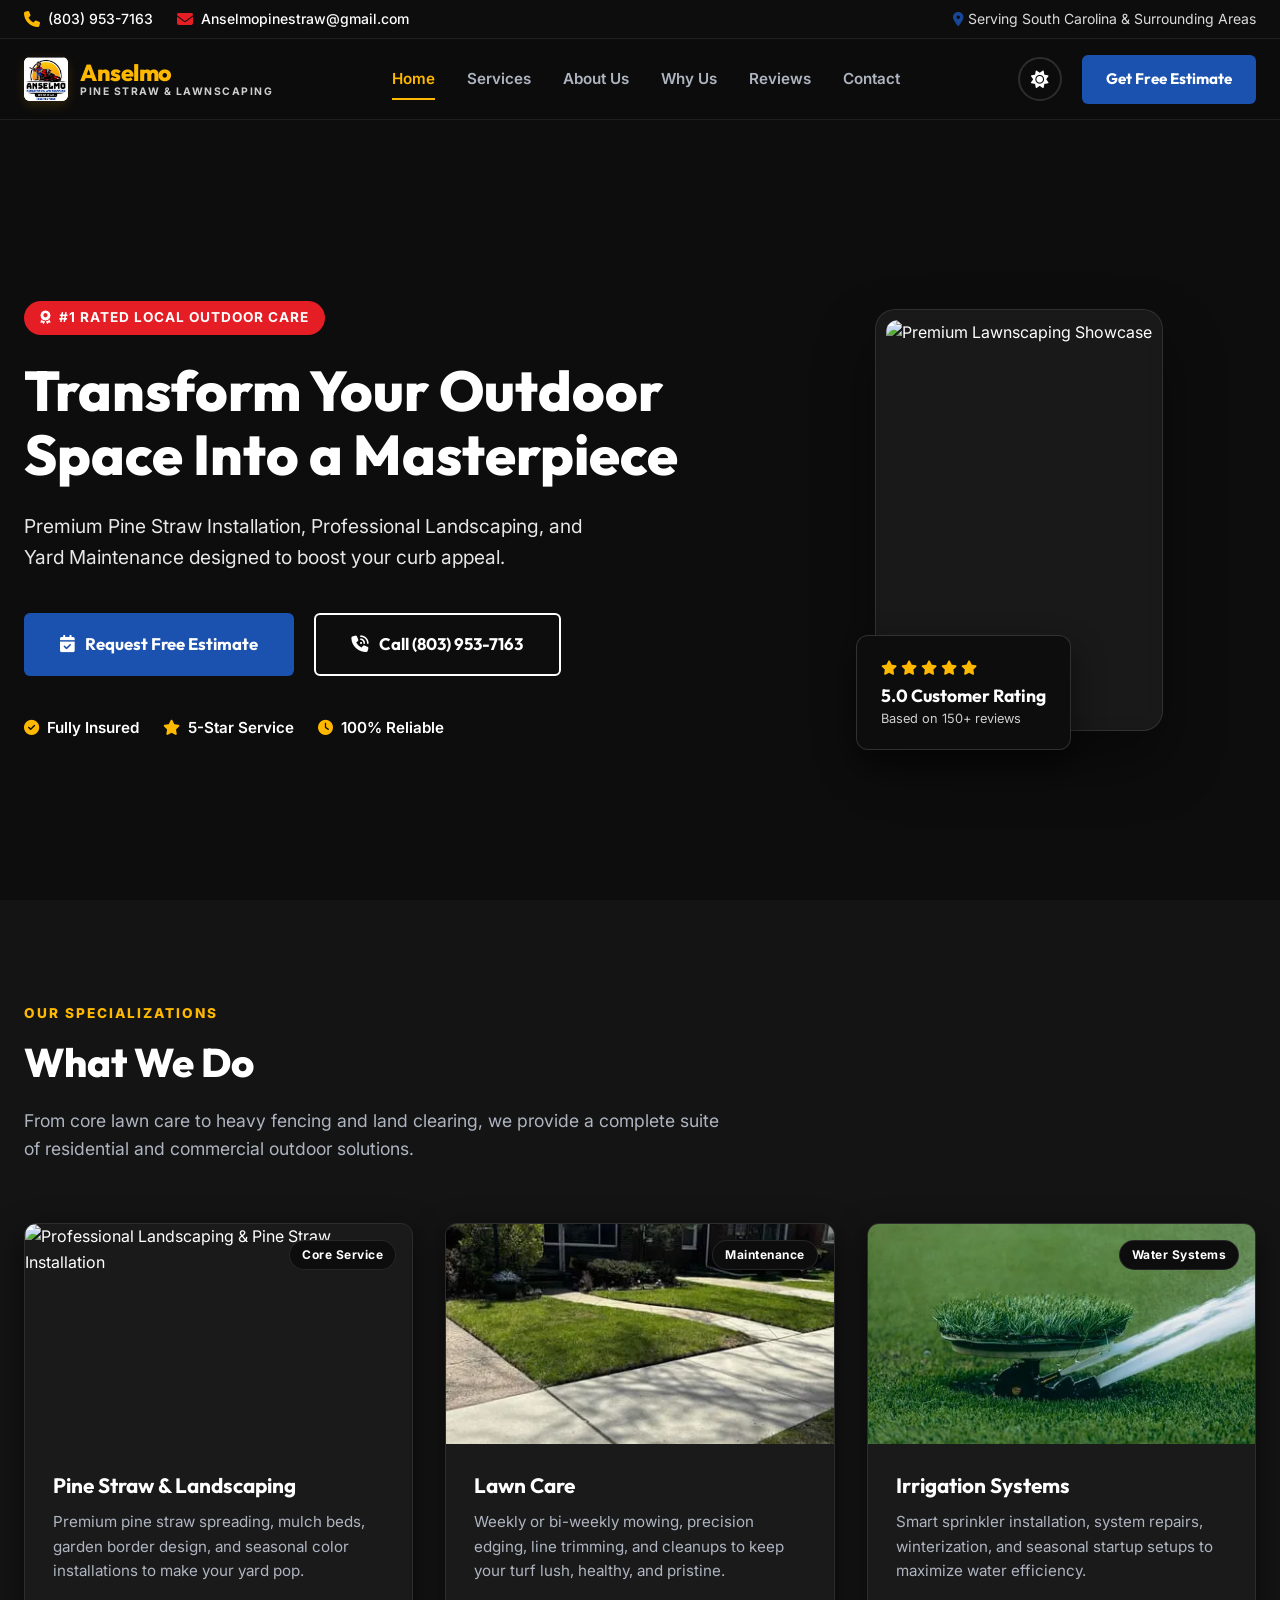
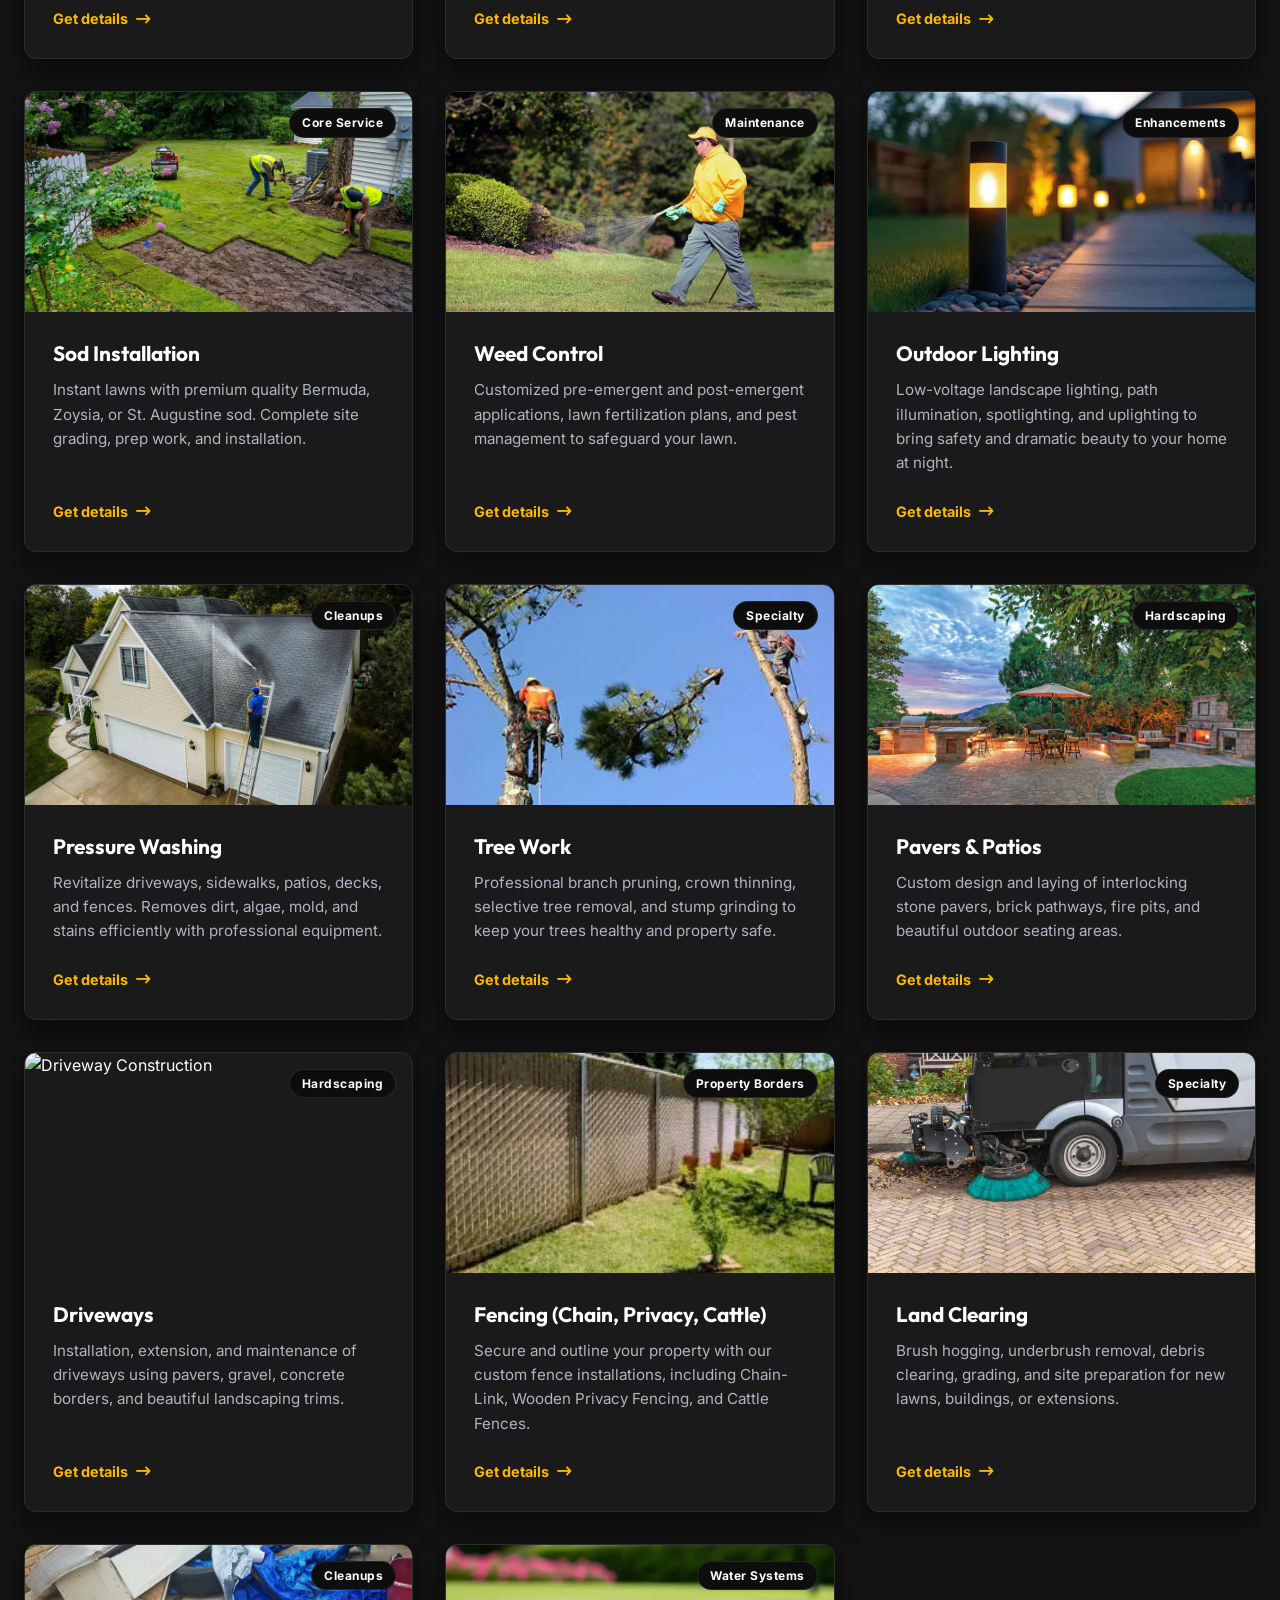
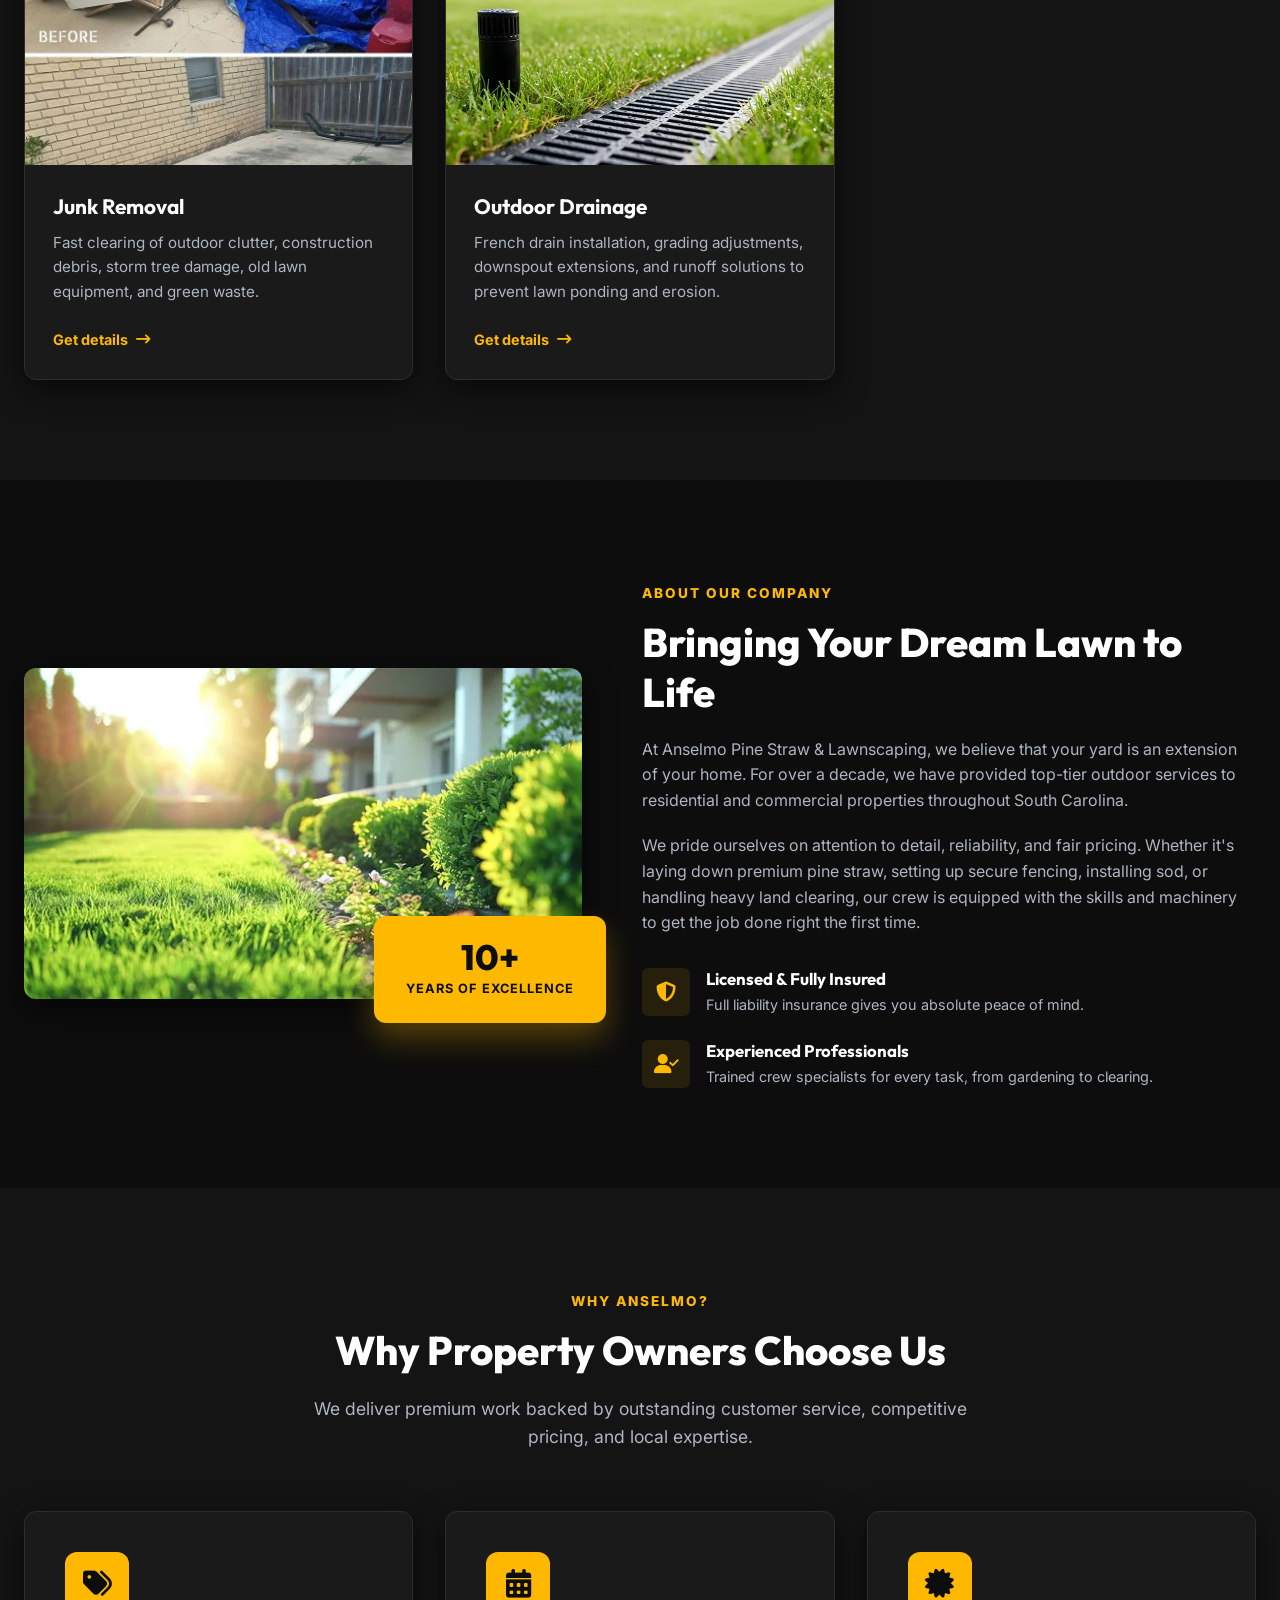
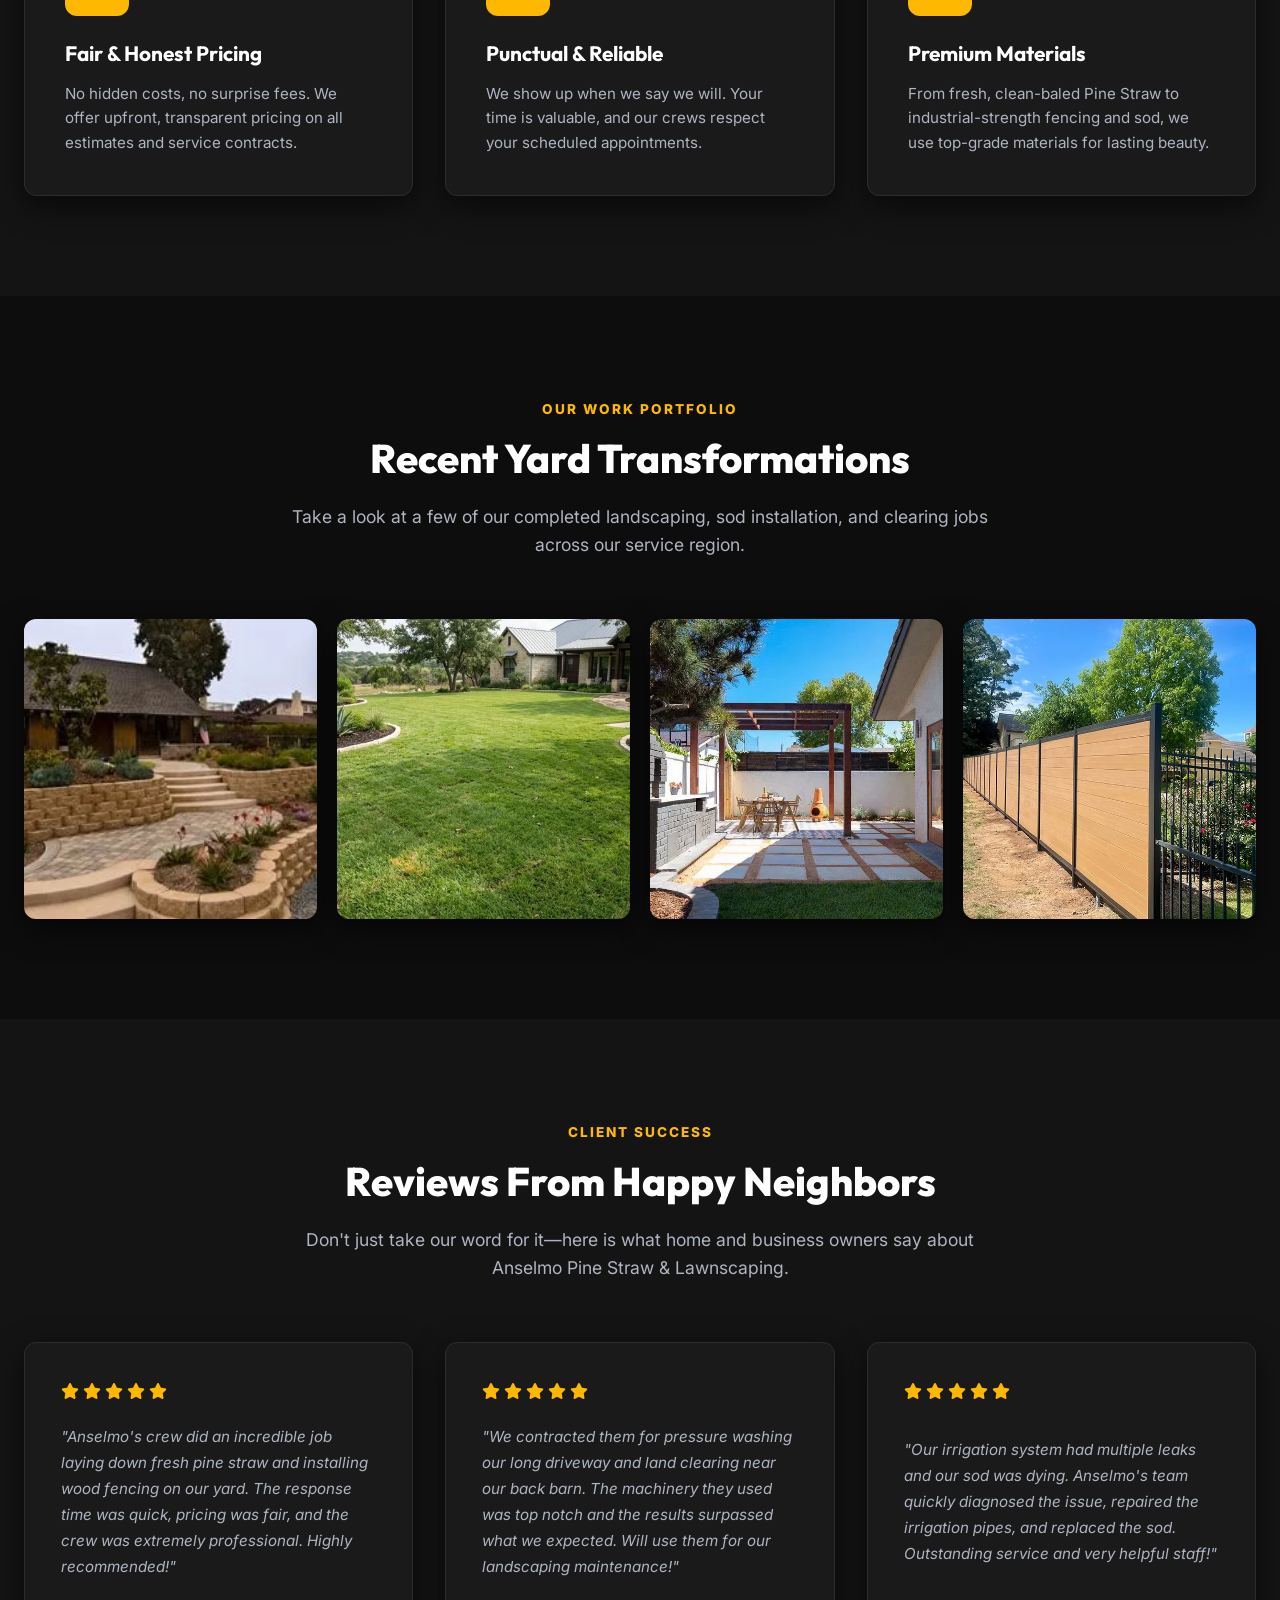
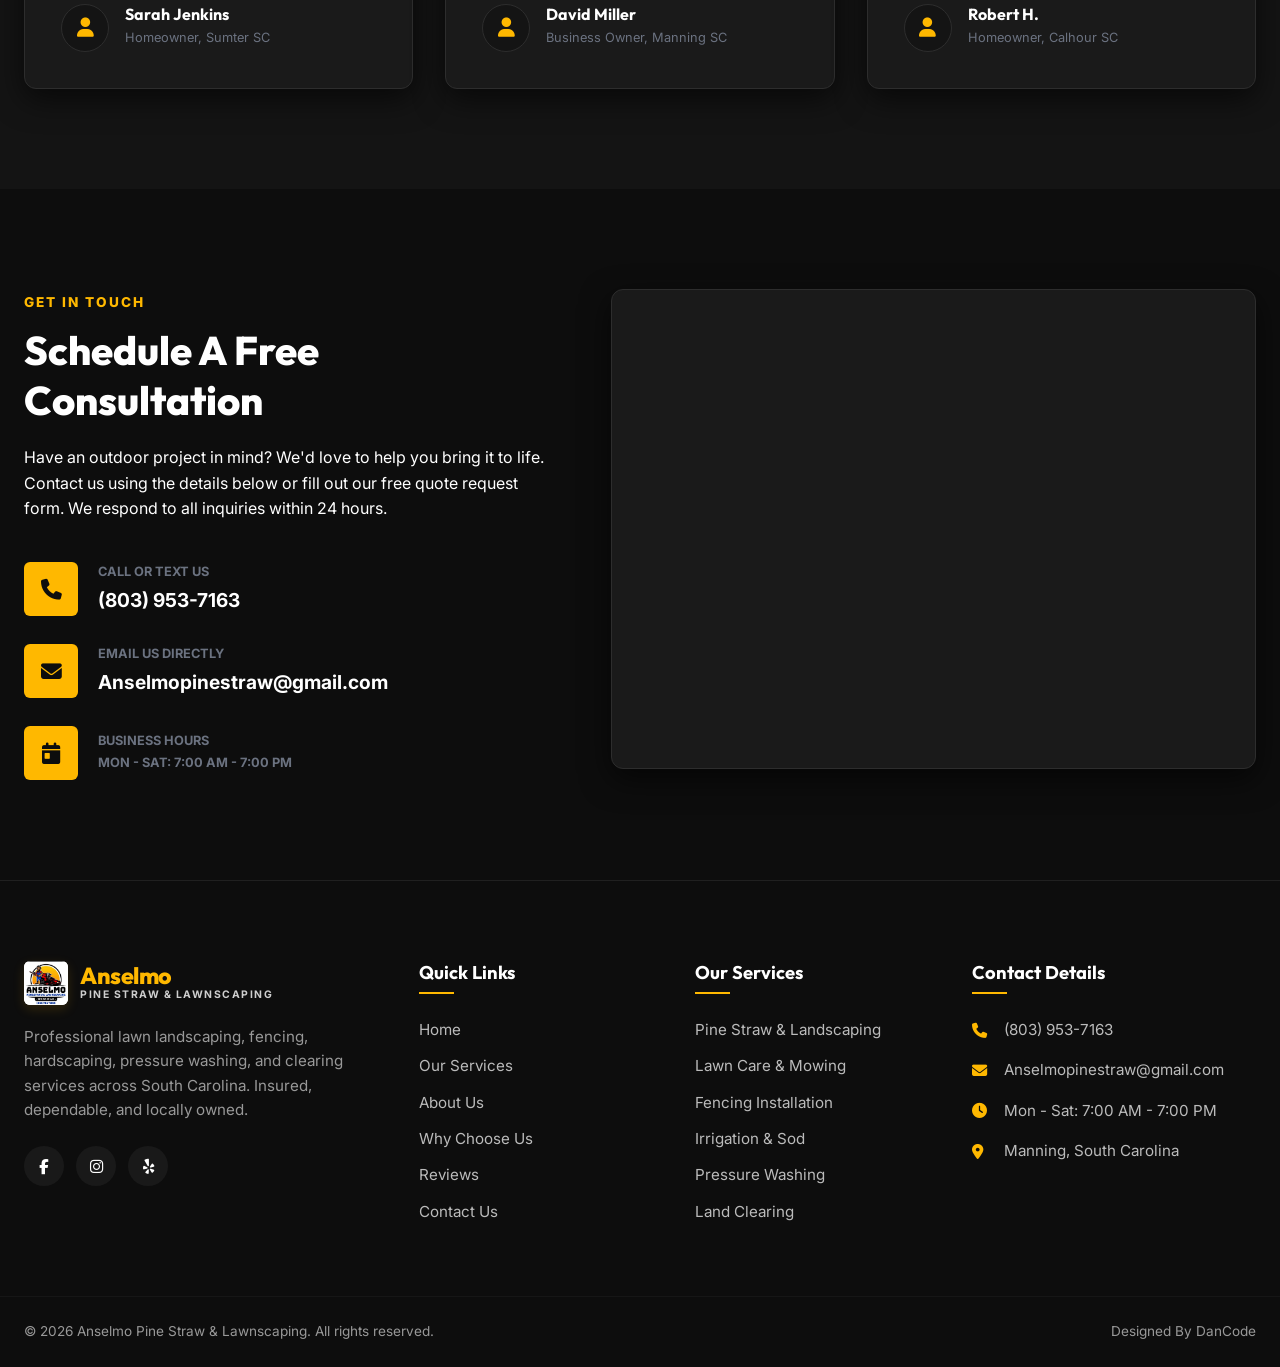
==== commit 4bbaccac: "Add local images and update propuesta3 index Add a set of local image assets under propuesta3/img an" ====
--- a/propuesta3/index.html
+++ b/propuesta3/index.html
@@ -3,6 +3,7 @@
 
 <head>
     <meta charset="UTF-8">
+    <link rel="shortcut icon" href="img/logo.jpeg" />
     <meta name="viewport" content="width=device-width, initial-scale=1.0">
     <meta name="description"
         content="Anselmo Pine Straw & Lawnscaping offers professional landscaping, lawn care, sod installation, irrigation, fencing, pressure washing, and clearing services. Get a free quote today.">
@@ -141,8 +142,8 @@
                 <!-- Service 1: Landscaping -->
                 <div class="service-card">
                     <div class="service-img-wrapper">
-                        <img src="https://images.unsplash.com/photo-1592417817098-8f3d6eb19675?q=80&w=600&auto=format&fit=crop"
-                            alt="Professional Landscaping & Pine Straw Installation" class="service-img">
+                        <img src="img/pineStraw.webp" alt="Professional Landscaping & Pine Straw Installation"
+                            class="service-img">
                         <span class="service-category">Core Service</span>
                     </div>
                     <div class="service-info">
@@ -157,8 +158,7 @@
                 <!-- Service 2: Lawn Care -->
                 <div class="service-card">
                     <div class="service-img-wrapper">
-                        <img src="https://images.unsplash.com/photo-1533460004989-cef01064af7e?q=80&w=600&auto=format&fit=crop"
-                            alt="Lawn Care and Maintenance" class="service-img">
+                        <img src="img/lawncare.webp" alt="Lawn Care and Maintenance" class="service-img">
                         <span class="service-category">Maintenance</span>
                     </div>
                     <div class="service-info">
@@ -173,8 +173,7 @@
                 <!-- Service 3: Irrigation -->
                 <div class="service-card">
                     <div class="service-img-wrapper">
-                        <img src="https://images.unsplash.com/photo-1563201374-124b89f55e09?q=80&w=600&auto=format&fit=crop"
-                            alt="Irrigation System Installation" class="service-img">
+                        <img src="img/irrigation.webp" alt="Irrigation System Installation" class="service-img">
                         <span class="service-category">Water Systems</span>
                     </div>
                     <div class="service-info">
@@ -189,8 +188,7 @@
                 <!-- Service 4: Sod Installation -->
                 <div class="service-card">
                     <div class="service-img-wrapper">
-                        <img src="https://images.unsplash.com/photo-1598902108854-10e335adac99?q=80&w=600&auto=format&fit=crop"
-                            alt="Sod Installation" class="service-img">
+                        <img src="img/sod.webp" alt="Sod Installation" class="service-img">
                         <span class="service-category">Core Service</span>
                     </div>
                     <div class="service-info">
@@ -205,8 +203,7 @@
                 <!-- Service 5: Weed Control -->
                 <div class="service-card">
                     <div class="service-img-wrapper">
-                        <img src="https://images.unsplash.com/photo-1599599810769-bcde5a160d32?q=80&w=600&auto=format&fit=crop"
-                            alt="Weed Control & Fertilization" class="service-img">
+                        <img src="img/weedcontrol.webp" alt="Weed Control & Fertilization" class="service-img">
                         <span class="service-category">Maintenance</span>
                     </div>
                     <div class="service-info">
@@ -221,8 +218,7 @@
                 <!-- Service 6: Outdoor Lighting -->
                 <div class="service-card">
                     <div class="service-img-wrapper">
-                        <img src="https://images.unsplash.com/photo-1565538810844-1e1194116c07?q=80&w=600&auto=format&fit=crop"
-                            alt="Outdoor Lighting" class="service-img">
+                        <img src="img/outdoor.webp" alt="Outdoor Lighting" class="service-img">
                         <span class="service-category">Enhancements</span>
                     </div>
                     <div class="service-info">
@@ -237,8 +233,7 @@
                 <!-- Service 7: Pressure Washing -->
                 <div class="service-card">
                     <div class="service-img-wrapper">
-                        <img src="https://images.unsplash.com/photo-1619642751034-765dfdf7c58e?q=80&w=600&auto=format&fit=crop"
-                            alt="Pressure Washing Services" class="service-img">
+                        <img src="img/pressure.webp" alt="Pressure Washing Services" class="service-img">
                         <span class="service-category">Cleanups</span>
                     </div>
                     <div class="service-info">
@@ -253,8 +248,7 @@
                 <!-- Service 8: Tree Work -->
                 <div class="service-card">
                     <div class="service-img-wrapper">
-                        <img src="https://images.unsplash.com/photo-1600585154340-be6161a56a0c?q=80&w=600&auto=format&fit=crop"
-                            alt="Tree Trimming and Pruning" class="service-img">
+                        <img src="img/tree-work-01.webp" alt="Tree Trimming and Pruning" class="service-img">
                         <span class="service-category">Specialty</span>
                     </div>
                     <div class="service-info">
@@ -269,8 +263,7 @@
                 <!-- Service 9: Pavers -->
                 <div class="service-card">
                     <div class="service-img-wrapper">
-                        <img src="https://images.unsplash.com/photo-1584622650111-993a426fbf0a?q=80&w=600&auto=format&fit=crop"
-                            alt="Hardscaping Pavers & Patios" class="service-img">
+                        <img src="img/pavers.webp" alt="Hardscaping Pavers & Patios" class="service-img">
                         <span class="service-category">Hardscaping</span>
                     </div>
                     <div class="service-info">
@@ -285,8 +278,7 @@
                 <!-- Service 10: Driveways -->
                 <div class="service-card">
                     <div class="service-img-wrapper">
-                        <img src="https://images.unsplash.com/photo-1590381105924-c72589b9ef3f?q=80&w=600&auto=format&fit=crop"
-                            alt="Driveway Construction" class="service-img">
+                        <img src="img/driveway.webp" alt="Driveway Construction" class="service-img">
                         <span class="service-category">Hardscaping</span>
                     </div>
                     <div class="service-info">
@@ -301,8 +293,7 @@
                 <!-- Service 11: Fencing -->
                 <div class="service-card">
                     <div class="service-img-wrapper">
-                        <img src="https://images.unsplash.com/photo-1500937386664-56d1dfef3854?q=80&w=600&auto=format&fit=crop"
-                            alt="Fencing Installation" class="service-img">
+                        <img src="img/fencing.webp" alt="Fencing Installation" class="service-img">
                         <span class="service-category">Property Borders</span>
                     </div>
                     <div class="service-info">
@@ -317,8 +308,7 @@
                 <!-- Service 12: Land Clearing -->
                 <div class="service-card">
                     <div class="service-img-wrapper">
-                        <img src="https://images.unsplash.com/photo-1541888946425-d81bb19240f5?q=80&w=600&auto=format&fit=crop"
-                            alt="Land Clearing & Excavating" class="service-img">
+                        <img src="img/landclearing.webp" alt="Land Clearing & Excavating" class="service-img">
                         <span class="service-category">Specialty</span>
                     </div>
                     <div class="service-info">
@@ -333,8 +323,7 @@
                 <!-- Service 13: Junk Removal -->
                 <div class="service-card">
                     <div class="service-img-wrapper">
-                        <img src="https://images.unsplash.com/photo-1611288875054-e7500abd8939?q=80&w=600&auto=format&fit=crop"
-                            alt="Junk and Yard Waste Removal" class="service-img">
+                        <img src="img/junk.webp" alt="Junk and Yard Waste Removal" class="service-img">
                         <span class="service-category">Cleanups</span>
                     </div>
                     <div class="service-info">
@@ -349,8 +338,7 @@
                 <!-- Service 14: Outdoor Drainage -->
                 <div class="service-card">
                     <div class="service-img-wrapper">
-                        <img src="https://images.unsplash.com/photo-1508873696983-2df519f0397e?q=80&w=600&auto=format&fit=crop"
-                            alt="Outdoor Drainage Systems" class="service-img">
+                        <img src="img/outdoordre.webp" alt="Outdoor Drainage Systems" class="service-img">
                         <span class="service-category">Water Systems</span>
                     </div>
                     <div class="service-info">
@@ -373,8 +361,7 @@
                     <span class="exp-num">10+</span>
                     <span class="exp-text">Years of Excellence</span>
                 </div>
-                <img src="https://images.unsplash.com/photo-1598902108854-10e335adac99?q=80&w=800&auto=format&fit=crop"
-                    alt="Landscaping service showcase" class="about-image">
+                <img src="img/dream.webp" alt="Landscaping service showcase" class="about-image">
             </div>
 
             <div class="about-text-content">
@@ -452,32 +439,28 @@
 
             <div class="gallery-grid">
                 <div class="gallery-item">
-                    <img src="https://images.unsplash.com/photo-1592417817098-8f3d6eb19675?q=80&w=500&auto=format&fit=crop"
-                        alt="Pine Straw and Mulching Job">
+                    <img src="img/landscaping.webp" alt="Pine Straw and Mulching Job">
                     <div class="gallery-overlay">
                         <h4>Pine Straw Bed Installation</h4>
                         <span>Landscaping</span>
                     </div>
                 </div>
                 <div class="gallery-item">
-                    <img src="https://images.unsplash.com/photo-1598902108854-10e335adac99?q=80&w=500&auto=format&fit=crop"
-                        alt="Sod Installation Job">
+                    <img src="img/sod2.webp" alt="Sod Installation Job">
                     <div class="gallery-overlay">
                         <h4>Premium Bermuda Sod Laying</h4>
                         <span>Sod Installation</span>
                     </div>
                 </div>
                 <div class="gallery-item">
-                    <img src="https://images.unsplash.com/photo-1584622650111-993a426fbf0a?q=80&w=500&auto=format&fit=crop"
-                        alt="Paver Patio Job">
+                    <img src="img/hardscaping.webp" alt="Paver Patio Job">
                     <div class="gallery-overlay">
                         <h4>Interlocking Patio Pavers</h4>
                         <span>Hardscaping</span>
                     </div>
                 </div>
                 <div class="gallery-item">
-                    <img src="https://images.unsplash.com/photo-1500937386664-56d1dfef3854?q=80&w=500&auto=format&fit=crop"
-                        alt="Fencing Installation Job">
+                    <img src="img/woodfencing.webp" alt="Fencing Installation Job">
                     <div class="gallery-overlay">
                         <h4>Wood Privacy Fencing</h4>
                         <span>Fencing</span>
@@ -513,7 +496,7 @@
                         <div class="user-avatar"><i class="fa-solid fa-user"></i></div>
                         <div>
                             <h4 class="user-name">Sarah Jenkins</h4>
-                            <span class="user-role">Homeowner, Columbia SC</span>
+                            <span class="user-role">Homeowner, Sumter SC</span>
                         </div>
                     </div>
                 </div>
@@ -533,7 +516,7 @@
                         <div class="user-avatar"><i class="fa-solid fa-user"></i></div>
                         <div>
                             <h4 class="user-name">David Miller</h4>
-                            <span class="user-role">Business Owner, Lexington SC</span>
+                            <span class="user-role">Business Owner, Manning SC</span>
                         </div>
                     </div>
                 </div>
@@ -553,7 +536,7 @@
                         <div class="user-avatar"><i class="fa-solid fa-user"></i></div>
                         <div>
                             <h4 class="user-name">Robert H.</h4>
-                            <span class="user-role">Homeowner, Irmo SC</span>
+                            <span class="user-role">Homeowner, Calhour SC</span>
                         </div>
                     </div>
                 </div>
@@ -600,9 +583,9 @@
 
             <div class="contact-map-box">
                 <iframe
-                    src="https://www.google.com/maps/embed?pb=!1m18!1m12!1m3!1d105844.75704149021!2d-81.11893321557008!3d33.998246473187425!2m3!1f0!2f0!3f0!3m2!1i1024!2i768!4f13.1!3m3!1m2!1s0x88f8a78371078e39%3A0x4b77d6438dc2362b!2sColumbia%2C%20SC!5e0!3m2!1sen!2sus!4v1700000000000!5m2!1sen!2sus"
-                    width="100%" height="100%" style="border:0;" allowfullscreen="" loading="lazy"
-                    referrerpolicy="no-referrer-when-downgrade" title="Anselmo Pine Straw Service Area Map"></iframe>
+                    src="https://www.google.com/maps/embed?pb=!1m18!1m12!1m3!1d26558.002303799498!2d-80.23714306745848!3d33.689529549197275!2m3!1f0!2f0!3f0!3m2!1i1024!2i768!4f13.1!3m3!1m2!1s0x88ff0c3b84335681%3A0x83c126247c2246c5!2sManning%2C%20Carolina%20del%20Sur%2029102%2C%20EE.%20UU.!5e0!3m2!1ses!2smx!4v1784253366516!5m2!1ses!2smx"
+                    width="600" height="450" style="border:0;" allowfullscreen="" loading="lazy"
+                    referrerpolicy="strict-origin-when-cross-origin"></iframe>
             </div>
         </div>
     </section>
@@ -659,7 +642,7 @@
                 <p><i class="fa-solid fa-envelope"></i> <a
                         href="mailto:Anselmopinestraw@gmail.com">Anselmopinestraw@gmail.com</a></p>
                 <p><i class="fa-solid fa-clock"></i> Mon - Sat: 7:00 AM - 7:00 PM</p>
-                <p><i class="fa-solid fa-location-dot"></i> Columbia, South Carolina</p>
+                <p><i class="fa-solid fa-location-dot"></i> Manning, South Carolina</p>
             </div>
         </div>
 
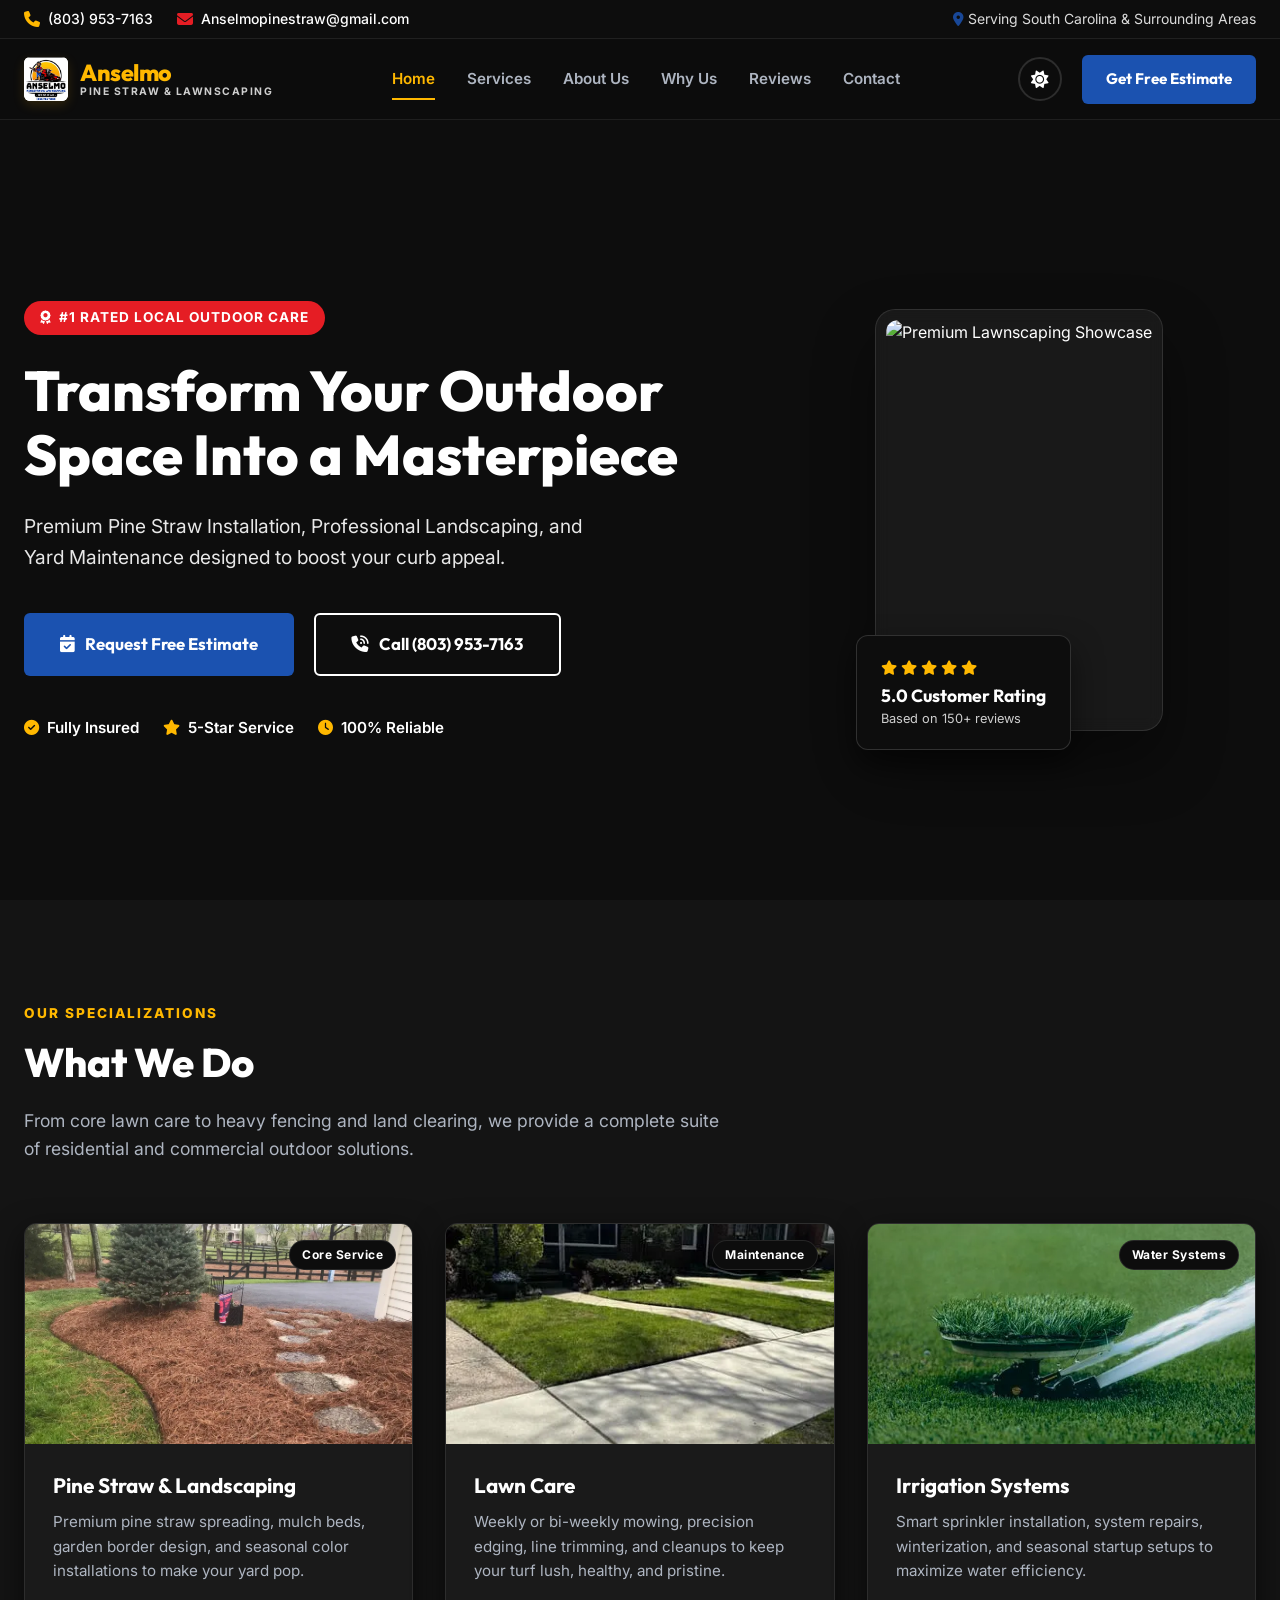
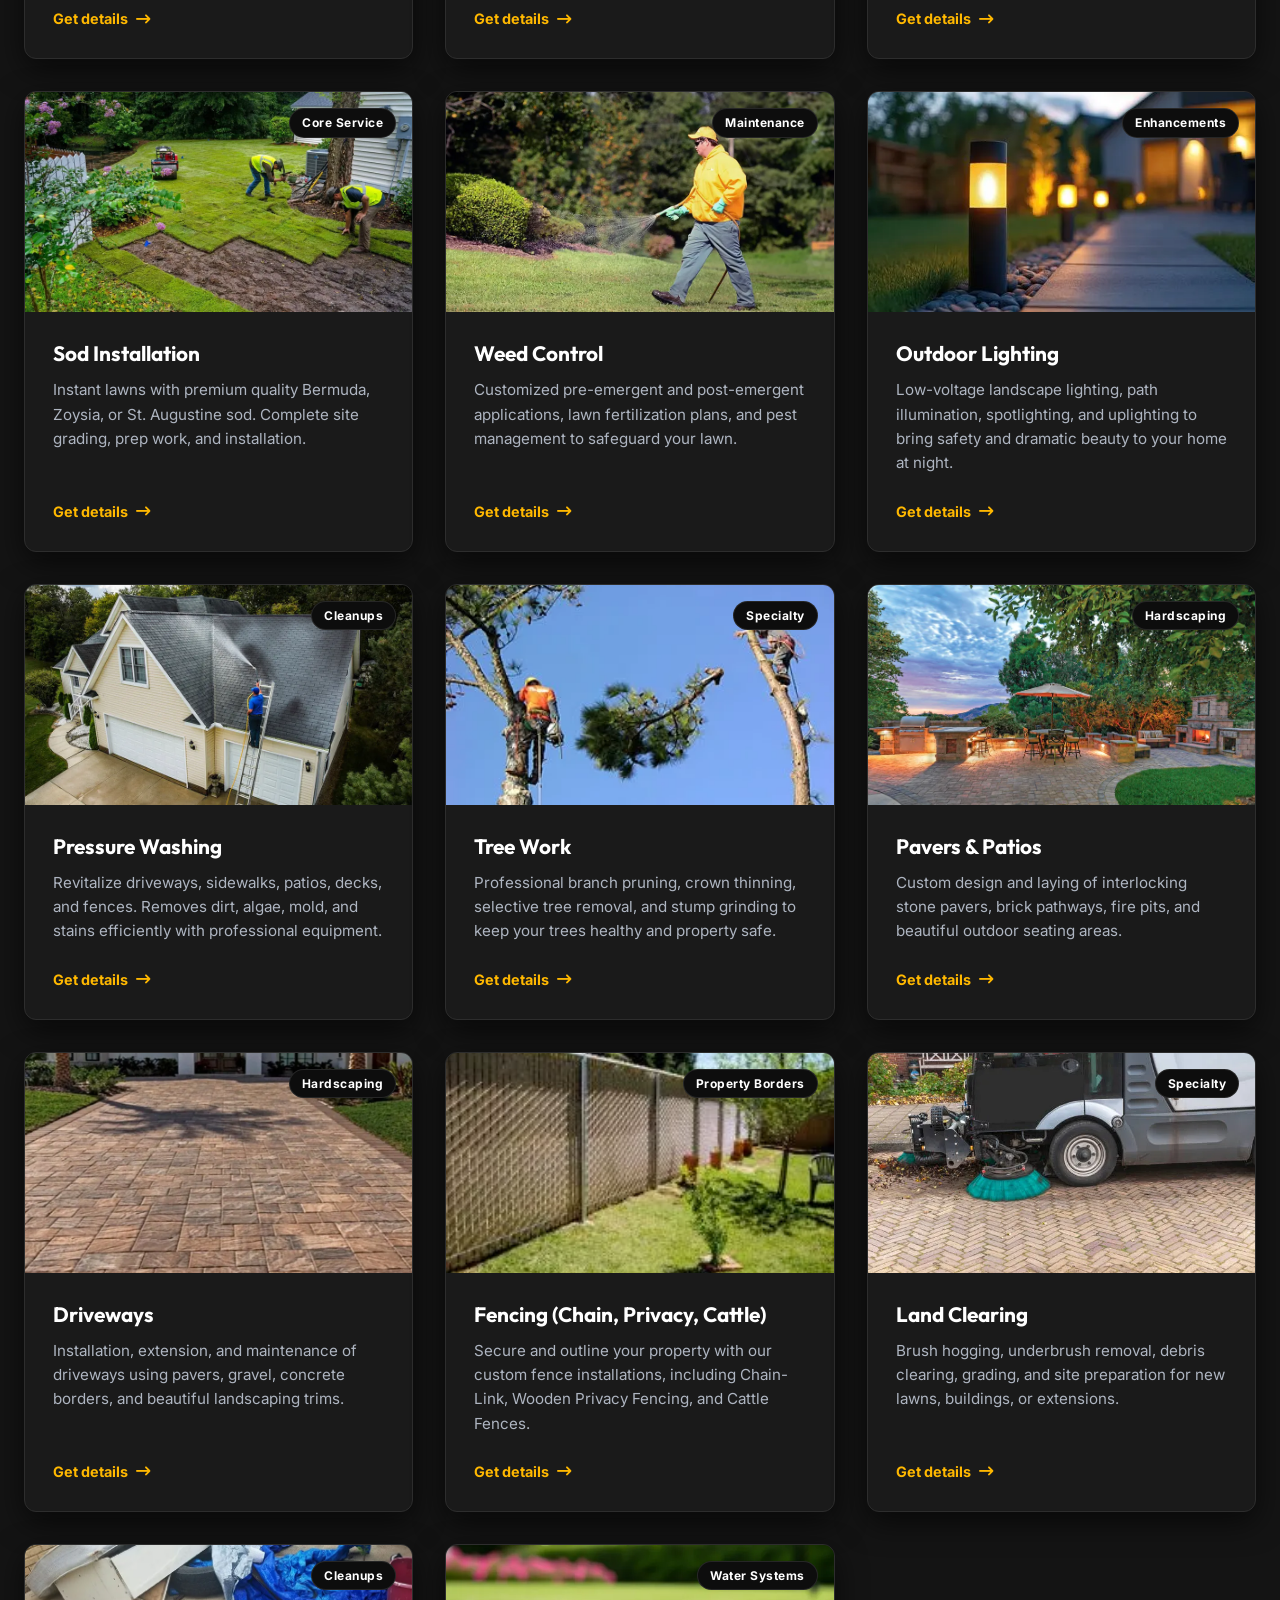
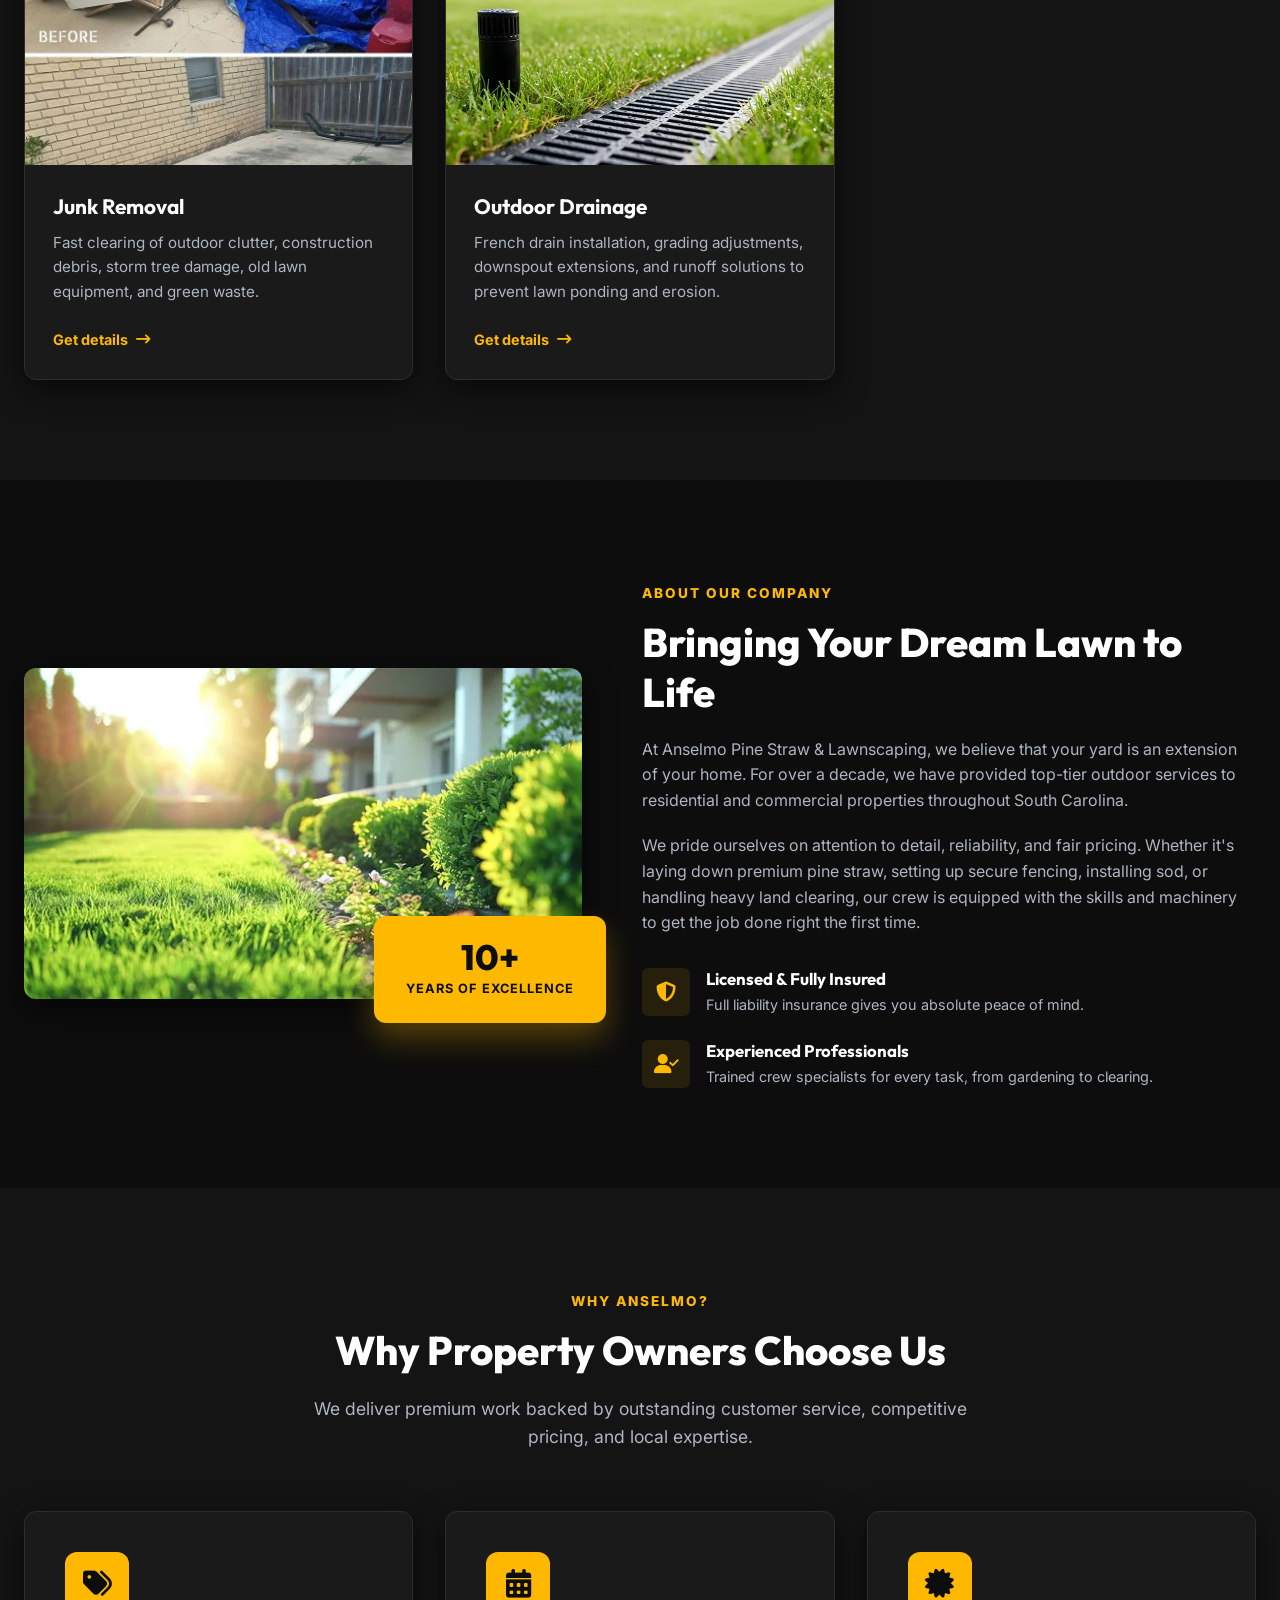
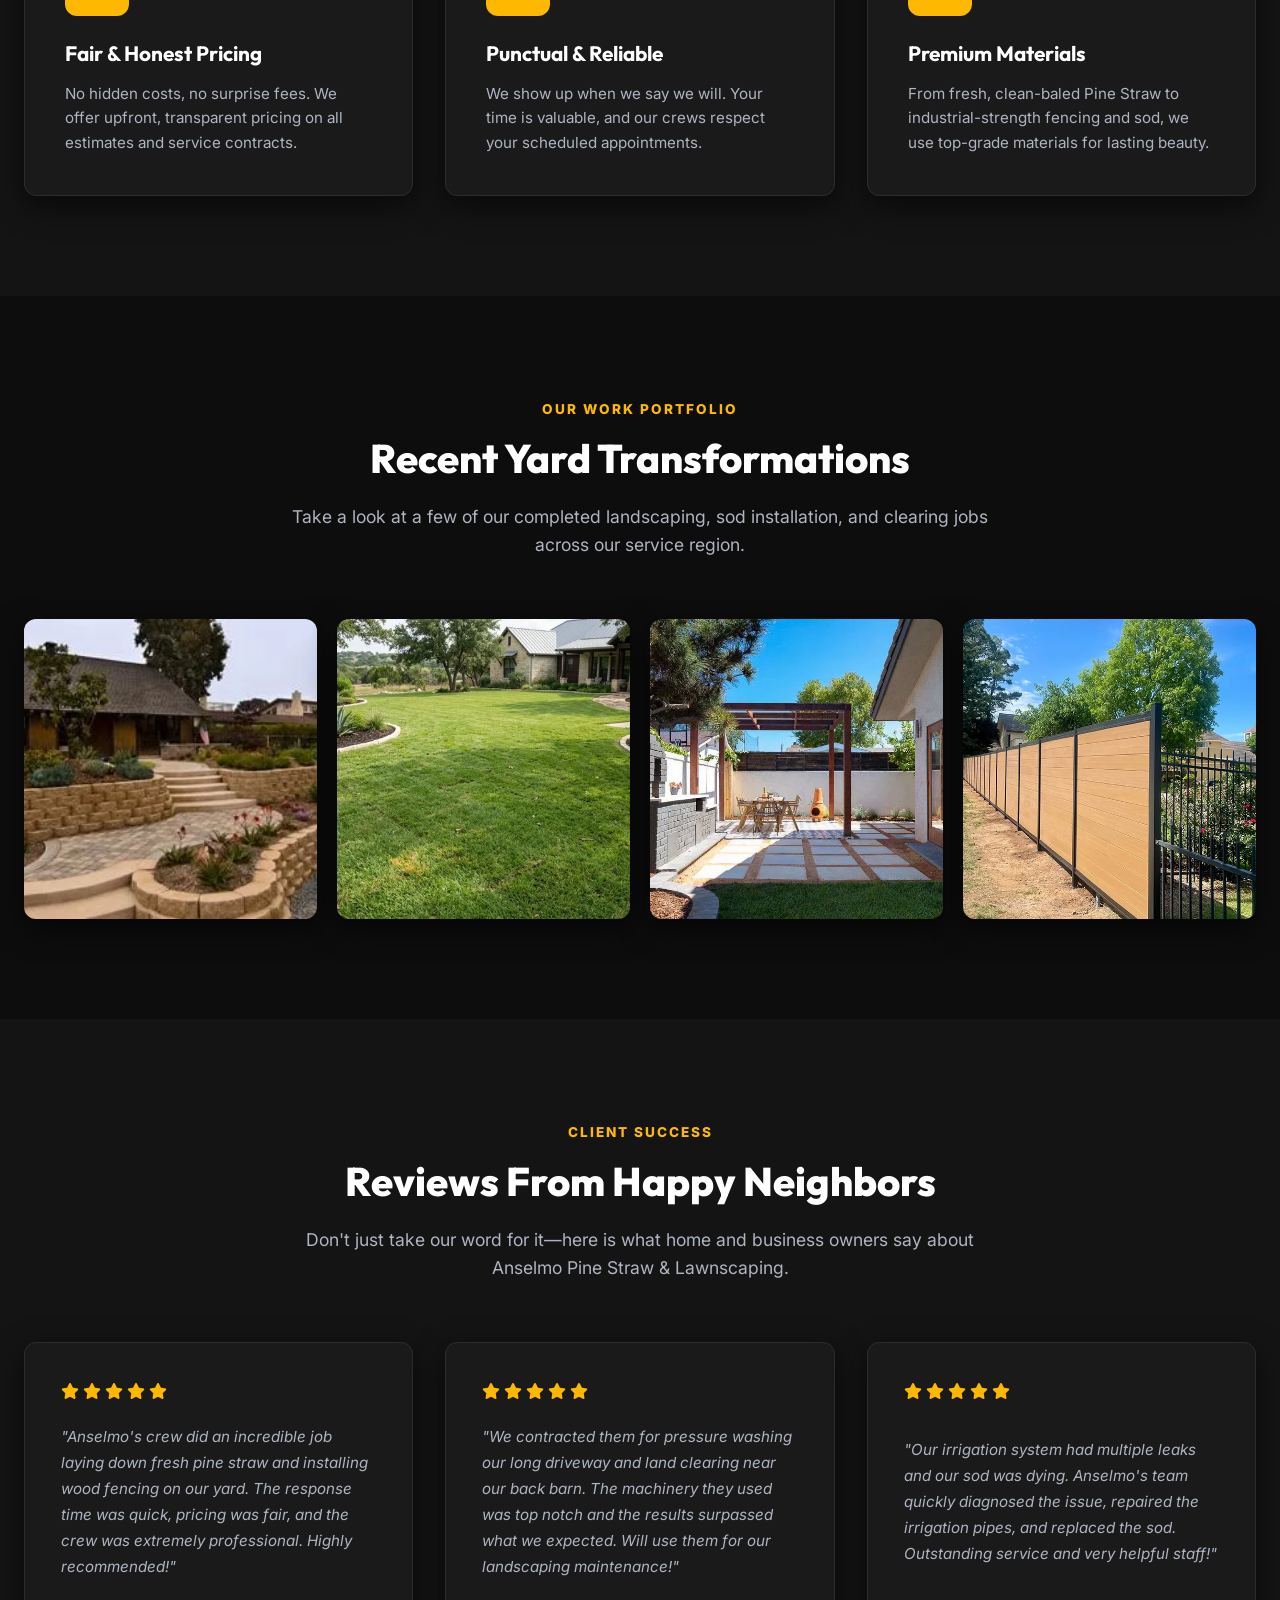
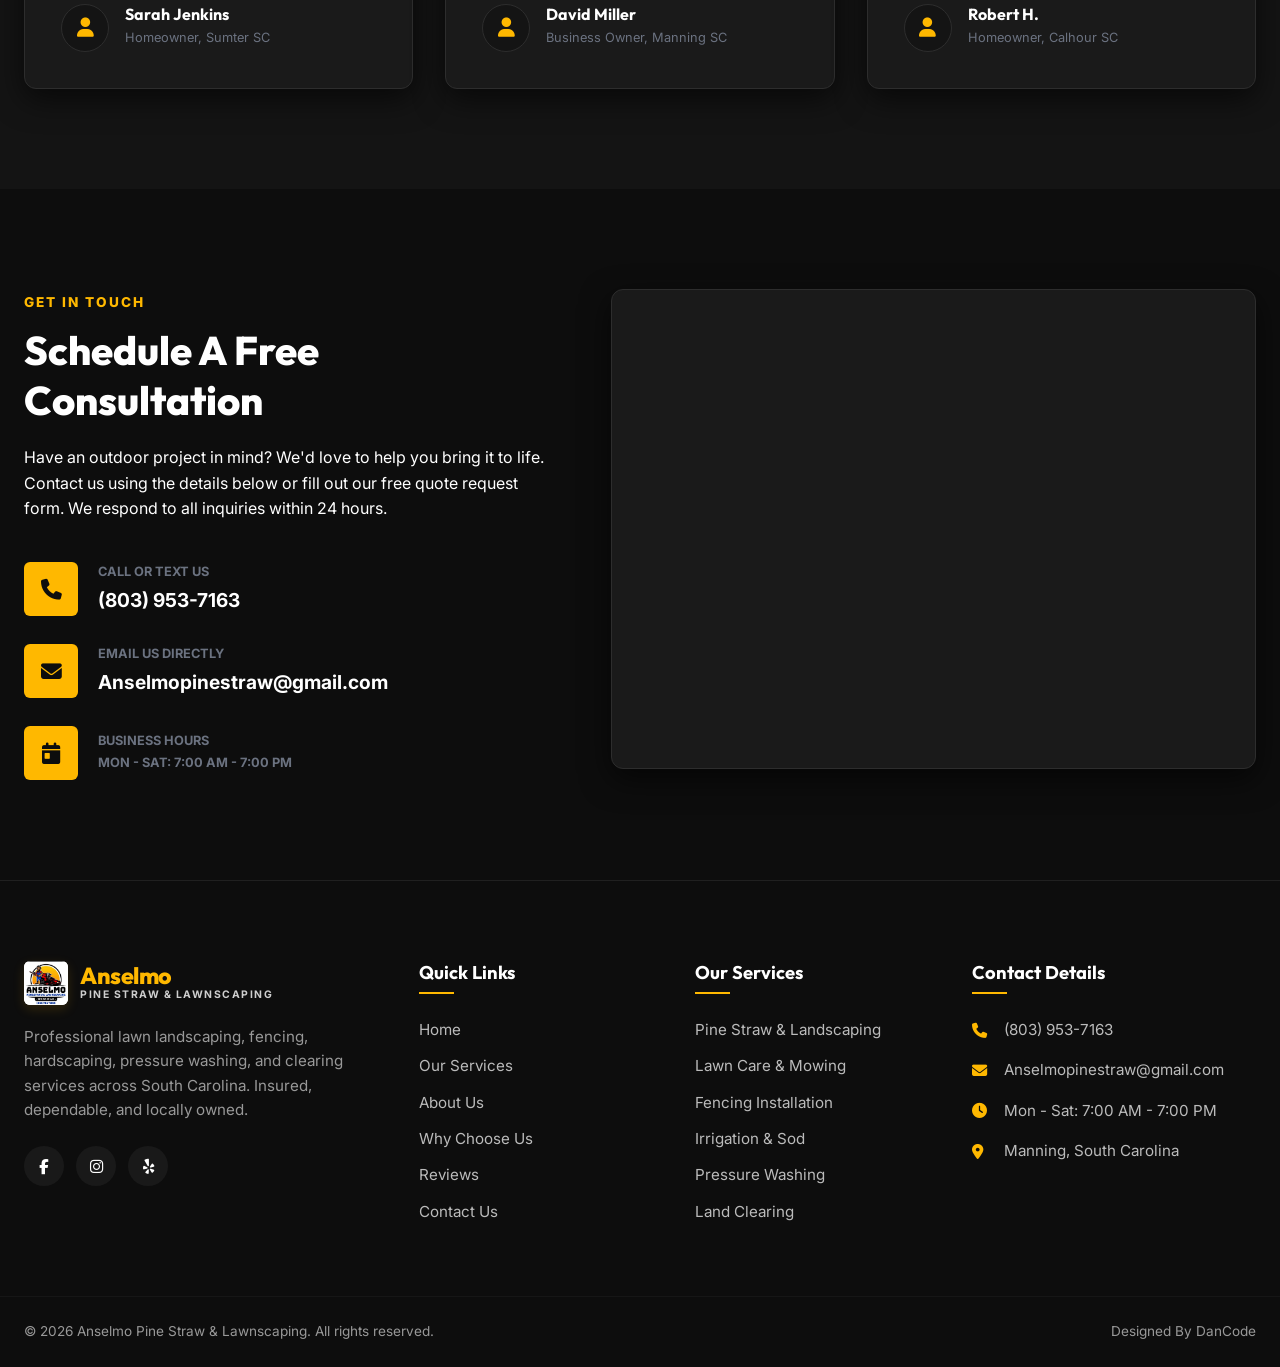
==== commit 8910a2fd: "Update index.html" ====
--- a/propuesta3/index.html
+++ b/propuesta3/index.html
@@ -142,7 +142,7 @@
                 <!-- Service 1: Landscaping -->
                 <div class="service-card">
                     <div class="service-img-wrapper">
-                        <img src="img/pineStraw.webp" alt="Professional Landscaping & Pine Straw Installation"
+                        <img src="img/pinestraw.webp" alt="Professional Landscaping & Pine Straw Installation"
                             class="service-img">
                         <span class="service-category">Core Service</span>
                     </div>
@@ -278,7 +278,7 @@
                 <!-- Service 10: Driveways -->
                 <div class="service-card">
                     <div class="service-img-wrapper">
-                        <img src="img/driveway.webp" alt="Driveway Construction" class="service-img">
+                        <img src="img/Driveway.webp" alt="Driveway Construction" class="service-img">
                         <span class="service-category">Hardscaping</span>
                     </div>
                     <div class="service-info">
